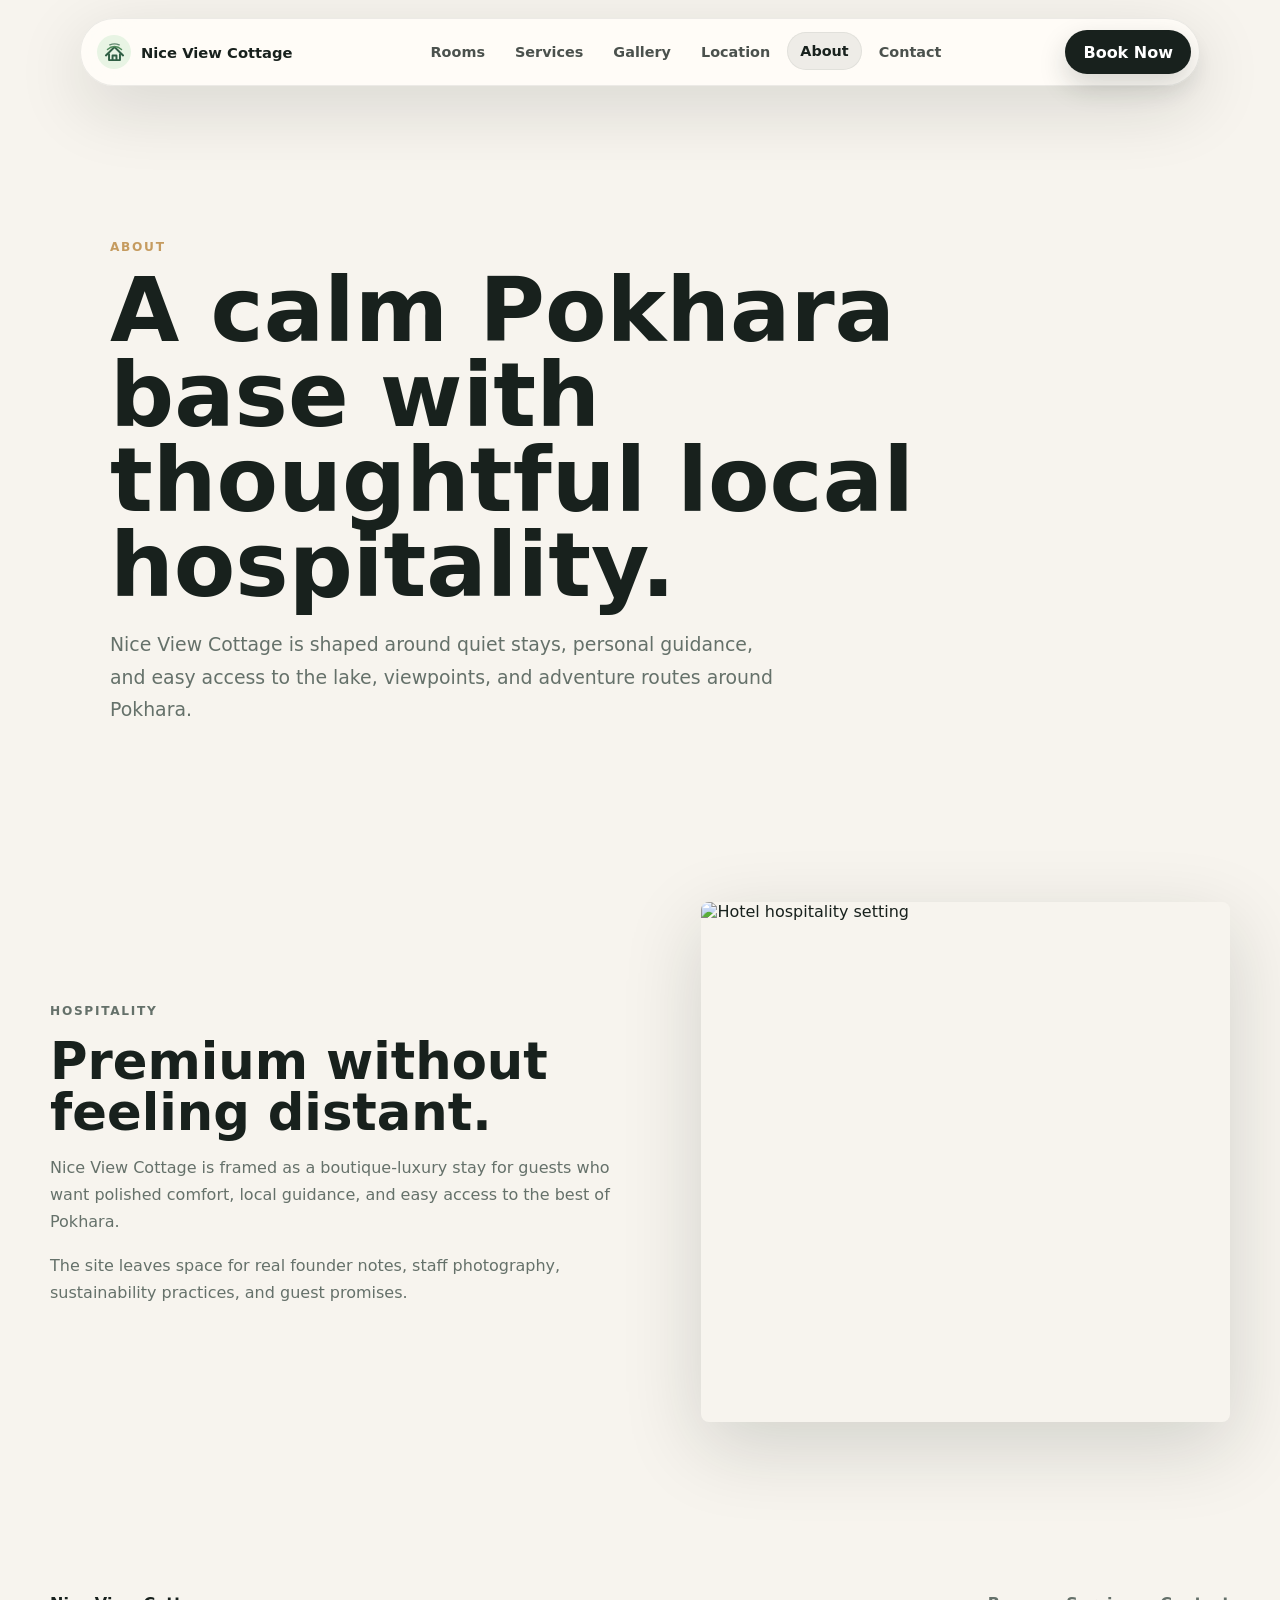
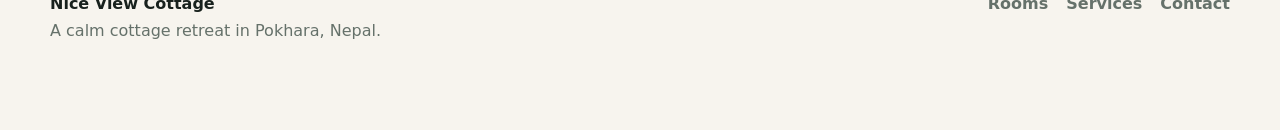
==== about.html @ 33eb79b8 "Build Nice View Cottage website" ====
<!doctype html>
<html lang="en">
  <head><meta charset="utf-8"><meta name="viewport" content="width=device-width, initial-scale=1"><title>About | Nice View Cottage</title><link rel="icon" href="assets/nice-view-cottage-icon.svg?v=2" type="image/svg+xml"><link rel="stylesheet" href="styles.css"></head>
  <body>
    <header class="site-header inner" data-header>
      <a class="brand" href="index.html"><span class="brand-mark" data-brand-initial>N</span><span data-brand-name>Nice View Cottage</span></a><button class="menu-toggle" type="button" aria-label="Open navigation" aria-expanded="false" data-menu-toggle><span></span><span></span></button>
      <nav class="nav-links" data-nav><a href="rooms.html">Rooms</a><a href="services.html">Services</a><a href="gallery.html">Gallery</a><a href="location.html">Location</a><a href="about.html" aria-current="page">About</a><a href="contact.html">Contact</a></nav>
      <div class="booking-menu" data-booking><button class="button button-dark" type="button" aria-expanded="false" data-booking-toggle>Book Now</button><div class="booking-panel" data-booking-panel></div></div>
    </header>
    <main class="page">
      <section class="page-hero"><p class="eyebrow">About</p><h1>A calm Pokhara base with thoughtful local hospitality.</h1><p>Nice View Cottage is shaped around quiet stays, personal guidance, and easy access to the lake, viewpoints, and adventure routes around Pokhara.</p></section>
      <section class="section split-section"><div><p class="eyebrow">Hospitality</p><h2>Premium without feeling distant.</h2><p>Nice View Cottage is framed as a boutique-luxury stay for guests who want polished comfort, local guidance, and easy access to the best of Pokhara.</p><p>The site leaves space for real founder notes, staff photography, sustainability practices, and guest promises.</p></div><img class="rounded-image" data-image="about" alt="Hotel hospitality setting"></section>
    </main>
    <div class="mobile-actions"><button type="button" data-booking-trigger>Book</button><a data-phone-link href="#">Call</a><a data-whatsapp-link href="#" target="_blank" rel="noreferrer">WhatsApp</a></div>
    <footer class="site-footer"><div><strong data-footer-brand>Nice View Cottage</strong><p data-footer-text>A calm cottage retreat in Pokhara, Nepal.</p></div><div><a href="rooms.html">Rooms</a><a href="services.html">Services</a><a href="contact.html">Contact</a></div></footer><script src="constants.js"></script>
    <script src="script.js"></script>
  </body>
</html>
---- styles.css ----
:root {
  --ink: #18211d;
  --muted: #65716a;
  --line: rgba(24, 33, 29, 0.12);
  --paper: #f7f4ee;
  --cream: #fffdf8;
  --sage: #6b7f67;
  --lake: #315f65;
  --gold: #c59b5f;
  --shadow: 0 24px 80px rgba(20, 28, 24, 0.16);
  --radius: 8px;
}

* { box-sizing: border-box; }

html {
  scroll-behavior: smooth;
}

body {
  margin: 0;
  font-family: Inter, ui-sans-serif, system-ui, -apple-system, BlinkMacSystemFont, "Segoe UI", sans-serif;
  color: var(--ink);
  background: var(--paper);
  letter-spacing: 0;
}

img {
  display: block;
  width: 100%;
  height: 100%;
  object-fit: cover;
}

a {
  color: inherit;
  text-decoration: none;
}

button,
input,
textarea {
  font: inherit;
}

:focus-visible {
  outline: 3px solid rgba(197, 155, 95, 0.85);
  outline-offset: 3px;
}

.site-header {
  position: fixed;
  top: 18px;
  left: 50%;
  z-index: 20;
  display: grid;
  grid-template-columns: auto 1fr auto;
  align-items: center;
  width: min(1120px, calc(100% - 32px));
  min-height: 58px;
  padding: 8px;
  transform: translateX(-50%);
  border: 1px solid rgba(255, 255, 255, 0.42);
  border-radius: 999px;
  background: rgba(255, 253, 248, 0.72);
  box-shadow: 0 20px 70px rgba(20, 28, 24, 0.14);
  backdrop-filter: blur(24px);
}

.site-header.inner {
  background: rgba(255, 253, 248, 0.9);
  border-color: rgba(24, 33, 29, 0.08);
}

.brand {
  display: inline-flex;
  align-items: center;
  gap: 10px;
  padding: 8px 14px 8px 8px;
  font-size: 0.92rem;
  font-weight: 760;
  white-space: nowrap;
}

.brand-mark {
  display: grid;
  place-items: center;
  width: 34px;
  height: 34px;
  border-radius: 50%;
  color: #fff;
  background:
    url("assets/nice-view-cottage-icon.svg?v=2") center / 25px 25px no-repeat,
    #e8f4e4;
  color: transparent;
  overflow: hidden;
}

.nav-links {
  display: flex;
  justify-content: center;
  gap: 4px;
}

.nav-links a {
  padding: 11px 13px;
  border-radius: 999px;
  color: rgba(24, 33, 29, 0.78);
  font-size: 0.9rem;
  font-weight: 640;
  transition: transform 180ms ease, background 180ms ease, color 180ms ease, box-shadow 180ms ease;
}

.nav-links a:hover,
.nav-links a[aria-current="page"] {
  background: rgba(24, 33, 29, 0.07);
  box-shadow: inset 0 0 0 1px rgba(24, 33, 29, 0.06);
  color: var(--ink);
  transform: translateY(-1px);
}

.button {
  display: inline-flex;
  align-items: center;
  justify-content: center;
  min-height: 44px;
  padding: 0 18px;
  border: 0;
  border-radius: 999px;
  cursor: pointer;
  font-weight: 750;
  transition: transform 180ms ease, box-shadow 180ms ease, background 180ms ease;
}

.button:hover {
  transform: translateY(-1px);
}

.button-dark {
  color: #fff;
  background: var(--ink);
  box-shadow: 0 12px 28px rgba(24, 33, 29, 0.18);
}

.button-light {
  color: var(--ink);
  background: #fff;
  box-shadow: 0 16px 36px rgba(0, 0, 0, 0.16);
}

.button-glass {
  color: #fff;
  background: rgba(255, 255, 255, 0.18);
  border: 1px solid rgba(255, 255, 255, 0.36);
  backdrop-filter: blur(18px);
}

.booking-menu {
  position: relative;
}

.booking-panel {
  position: absolute;
  top: calc(100% + 12px);
  right: 0;
  display: grid;
  width: 245px;
  padding: 8px;
  border: 1px solid rgba(24, 33, 29, 0.1);
  border-radius: var(--radius);
  background: rgba(255, 253, 248, 0.96);
  box-shadow: var(--shadow);
  opacity: 0;
  pointer-events: none;
  transform: translateY(-8px);
  visibility: hidden;
  transition: opacity 160ms ease, transform 160ms ease;
}

.booking-menu.is-open .booking-panel {
  opacity: 1;
  pointer-events: auto;
  transform: translateY(0);
  visibility: visible;
}

.booking-panel a {
  display: grid;
  grid-template-columns: 34px 1fr auto;
  align-items: center;
  gap: 12px;
  padding: 12px;
  border-radius: 6px;
  font-weight: 720;
}

.booking-panel a:hover {
  background: rgba(49, 95, 101, 0.1);
}

.booking-panel span {
  color: var(--muted);
  font-size: 0.76rem;
  font-weight: 650;
}

.booking-panel strong {
  font-size: 0.93rem;
}

.booking-icon {
  display: grid;
  place-items: center;
  width: 34px;
  height: 34px;
  border-radius: 50%;
  color: var(--lake);
  background: rgba(49, 95, 101, 0.1);
}

.booking-icon svg {
  width: 19px;
  height: 19px;
  fill: currentColor;
}

.booking-icon-whatsapp {
  color: #1f7a4d;
  background: rgba(31, 122, 77, 0.1);
}

.booking-icon-phone {
  color: var(--lake);
}

.booking-icon-form {
  color: var(--gold);
  background: rgba(197, 155, 95, 0.13);
}

.menu-toggle {
  display: none;
}

.hero {
  position: relative;
  min-height: 100svh;
  overflow: hidden;
  color: #fff;
  background: #18211d;
}

.hero-media,
.hero-overlay {
  position: absolute;
  inset: 0;
}

.hero-home .hero-media {
  background-image: var(--hero-image);
  background-position: center;
  background-size: cover;
  transform: scale(1.02);
}

.hero-overlay {
  background:
    linear-gradient(90deg, rgba(10, 18, 15, 0.72), rgba(10, 18, 15, 0.22) 52%, rgba(10, 18, 15, 0.5)),
    linear-gradient(0deg, rgba(10, 18, 15, 0.6), transparent 48%);
}

.hero-content {
  position: relative;
  z-index: 1;
  width: min(760px, calc(100% - 40px));
  padding: 30svh 0 0 clamp(20px, 7vw, 88px);
}

.eyebrow {
  margin: 0 0 14px;
  color: var(--gold);
  font-size: 0.76rem;
  font-weight: 820;
  letter-spacing: 0.14em;
  text-transform: uppercase;
}

h1,
h2,
h3,
p {
  margin-top: 0;
}

h1 {
  max-width: 11ch;
  margin-bottom: 20px;
  font-size: clamp(3.4rem, 8vw, 7.5rem);
  line-height: 0.95;
  letter-spacing: 0;
}

h2 {
  margin-bottom: 16px;
  font-size: clamp(2rem, 4vw, 4.5rem);
  line-height: 1;
  letter-spacing: 0;
}

h3 {
  margin-bottom: 8px;
  font-size: 1.35rem;
  line-height: 1.12;
}

.hero-copy {
  max-width: 620px;
  color: rgba(255, 255, 255, 0.86);
  font-size: clamp(1.08rem, 2vw, 1.35rem);
  line-height: 1.55;
}

.hero-actions {
  display: flex;
  flex-wrap: wrap;
  gap: 12px;
  margin-top: 28px;
}

.hero-status {
  position: absolute;
  right: clamp(20px, 5vw, 70px);
  bottom: 32px;
  z-index: 2;
  display: flex;
  gap: 10px;
  flex-wrap: wrap;
}

.hero-status span {
  padding: 10px 14px;
  border: 1px solid rgba(255, 255, 255, 0.28);
  border-radius: 999px;
  background: rgba(255, 255, 255, 0.14);
  backdrop-filter: blur(16px);
  font-size: 0.86rem;
  font-weight: 680;
}

.section {
  width: min(1180px, calc(100% - 40px));
  margin: 0 auto;
  padding: clamp(72px, 10vw, 130px) 0;
}

.section-tight {
  padding-top: clamp(70px, 8vw, 105px);
}

.section-heading {
  display: grid;
  grid-template-columns: 1fr auto;
  align-items: end;
  gap: 24px;
  margin-bottom: 34px;
}

.section-heading h2 {
  max-width: 850px;
}

.section-heading > a {
  color: var(--lake);
  font-weight: 780;
}

.section-heading.light {
  display: block;
  color: #fff;
}

.section-heading.light h2 {
  max-width: 760px;
}

.card-grid {
  display: grid;
  grid-template-columns: repeat(4, 1fr);
  gap: 16px;
}

.image-card {
  position: relative;
  display: block;
  min-height: 460px;
  overflow: hidden;
  border-radius: var(--radius);
  box-shadow: var(--shadow);
  background: #d8d0c3;
  isolation: isolate;
  transform: translateY(0) scale(1);
  transition: transform 220ms ease, box-shadow 220ms ease;
}

.image-card.tall {
  grid-row: span 2;
}

.image-card img {
  transform: scale(1);
  transition: transform 500ms ease, filter 220ms ease;
}

.image-card:hover,
.image-card:focus-visible {
  box-shadow: 0 32px 90px rgba(20, 28, 24, 0.24);
  transform: translateY(-8px) scale(1.01);
}

.image-card:hover img,
.image-card:focus-visible img {
  filter: saturate(1.08) contrast(1.04);
  transform: scale(1.065);
}

.image-card:hover h3,
.image-card:focus-visible h3 {
  text-decoration: underline;
  text-decoration-thickness: 2px;
  text-underline-offset: 5px;
}

.image-card::after,
.service-preview article::after,
.gallery-page figure::after {
  position: absolute;
  inset: 0;
  content: "";
  background: linear-gradient(0deg, rgba(12, 18, 15, 0.74), transparent 55%);
}

.image-card div {
  position: absolute;
  right: 20px;
  bottom: 20px;
  left: 20px;
  z-index: 1;
  color: #fff;
}

.image-card p {
  margin-bottom: 8px;
  color: rgba(255, 255, 255, 0.75);
  font-size: 0.8rem;
  font-weight: 800;
  text-transform: uppercase;
}

.image-card span,
.service-preview p,
.room-detail span,
.service-grid span {
  color: rgba(255, 255, 255, 0.78);
  line-height: 1.45;
}

.experience-band {
  width: 100%;
  max-width: none;
  padding-right: max(20px, calc((100vw - 1180px) / 2));
  padding-left: max(20px, calc((100vw - 1180px) / 2));
  color: #fff;
  background:
    linear-gradient(90deg, rgba(18, 31, 30, 0.95), rgba(18, 31, 30, 0.68)),
    var(--experience-image) center/cover;
}

.feature-row {
  display: grid;
  grid-template-columns: repeat(3, 1fr);
  gap: 14px;
  margin-top: 36px;
}

.feature-row div {
  min-height: 190px;
  padding: 24px;
  border: 1px solid rgba(255, 255, 255, 0.16);
  border-radius: var(--radius);
  background: rgba(255, 255, 255, 0.1);
  backdrop-filter: blur(14px);
}

.feature-row strong {
  display: block;
  margin-bottom: 12px;
  font-size: 1.2rem;
}

.feature-row span {
  color: rgba(255, 255, 255, 0.76);
  line-height: 1.55;
}

.service-preview,
.service-grid {
  display: grid;
  grid-template-columns: repeat(4, 1fr);
  gap: 16px;
}

.service-preview article,
.service-grid article,
.gallery-page figure {
  position: relative;
  overflow: hidden;
  min-height: 370px;
  border-radius: var(--radius);
  background: #d8d0c3;
  box-shadow: 0 20px 60px rgba(20, 28, 24, 0.12);
}

.service-preview article h3,
.service-preview article p {
  position: relative;
  z-index: 1;
}

.service-preview article h3 {
  margin: -116px 20px 8px;
  color: #fff;
}

.service-preview article p {
  margin: 0 20px 20px;
}

.trust-strip {
  display: grid;
  grid-template-columns: repeat(4, 1fr);
  width: min(1180px, calc(100% - 40px));
  margin: 0 auto;
  overflow: hidden;
  border: 1px solid var(--line);
  border-radius: var(--radius);
  background: var(--cream);
  box-shadow: 0 18px 60px rgba(20, 28, 24, 0.08);
}

.trust-strip div {
  padding: 26px;
  border-right: 1px solid var(--line);
}

.trust-strip div:last-child {
  border-right: 0;
}

.trust-strip strong {
  display: block;
  margin-bottom: 4px;
  font-size: 2rem;
}

.trust-strip span {
  color: var(--muted);
}

.editorial-grid {
  display: grid;
  grid-template-columns: 1.35fr 0.8fr;
  grid-template-rows: 260px 260px;
  gap: 16px;
}

.editorial-grid figure,
.gallery-page figure {
  position: relative;
  margin: 0;
  overflow: hidden;
  border-radius: var(--radius);
}

.editorial-grid figure:first-child {
  grid-row: 1 / span 2;
}

figcaption {
  position: absolute;
  bottom: 16px;
  left: 16px;
  z-index: 1;
  padding: 9px 12px;
  border-radius: 999px;
  color: #fff;
  background: rgba(0, 0, 0, 0.24);
  backdrop-filter: blur(12px);
  font-weight: 750;
}

.split-section {
  display: grid;
  grid-template-columns: minmax(0, 1fr) minmax(320px, 0.92fr);
  align-items: center;
  gap: clamp(28px, 6vw, 80px);
}

.split-section p {
  color: var(--muted);
  line-height: 1.7;
}

.quick-list {
  display: flex;
  flex-wrap: wrap;
  gap: 10px;
  margin: 24px 0;
}

.quick-list span {
  padding: 10px 13px;
  border: 1px solid var(--line);
  border-radius: 999px;
  background: var(--cream);
  color: var(--muted);
  font-weight: 680;
}

.quick-list.stacked {
  display: grid;
}

.map-card {
  display: grid;
  place-content: center;
  min-height: 420px;
  border: 1px solid rgba(255, 255, 255, 0.45);
  border-radius: var(--radius);
  color: #fff;
  text-align: center;
  background:
    linear-gradient(135deg, rgba(49, 95, 101, 0.9), rgba(107, 127, 103, 0.84)),
    radial-gradient(circle at 30% 30%, rgba(255,255,255,0.22), transparent 26%);
  box-shadow: var(--shadow);
}

.map-embed {
  position: relative;
  min-height: 420px;
  overflow: hidden;
  border: 1px solid rgba(24, 33, 29, 0.12);
  border-radius: var(--radius);
  background: var(--cream);
  box-shadow: var(--shadow);
}

.map-embed iframe {
  display: block;
  width: 100%;
  height: 100%;
  min-height: inherit;
  border: 0;
  filter: saturate(0.92) contrast(0.98);
}

.map-open {
  position: absolute;
  right: 14px;
  bottom: 14px;
  padding: 11px 14px;
  border-radius: 999px;
  color: #fff;
  background: rgba(24, 33, 29, 0.86);
  box-shadow: 0 14px 38px rgba(20, 28, 24, 0.24);
  font-size: 0.88rem;
  font-weight: 800;
  backdrop-filter: blur(12px);
}

.map-card.large {
  min-height: 560px;
}

.map-embed.large {
  min-height: 560px;
}

.map-card span {
  color: rgba(255, 255, 255, 0.72);
  font-weight: 800;
  text-transform: uppercase;
}

.map-card strong {
  font-size: clamp(2rem, 4vw, 4.2rem);
  line-height: 1;
}

.final-cta {
  width: min(1180px, calc(100% - 40px));
  margin: 0 auto 40px;
  padding: clamp(50px, 8vw, 90px);
  border-radius: var(--radius);
  color: #fff;
  background:
    linear-gradient(90deg, rgba(24, 33, 29, 0.92), rgba(49, 95, 101, 0.72)),
    var(--final-cta-image) center/cover;
  box-shadow: var(--shadow);
}

.final-cta h2 {
  max-width: 760px;
}

.final-cta p:not(.eyebrow) {
  max-width: 620px;
  color: rgba(255, 255, 255, 0.78);
  line-height: 1.7;
}

.site-footer {
  display: flex;
  justify-content: space-between;
  gap: 24px;
  width: min(1180px, calc(100% - 40px));
  margin: 0 auto;
  padding: 44px 0 90px;
  color: var(--muted);
}

.site-footer strong {
  color: var(--ink);
}

.site-footer p {
  margin: 8px 0 0;
}

.site-footer div:last-child {
  display: flex;
  gap: 18px;
  font-weight: 720;
}

.page {
  padding-top: 120px;
}

.page-hero {
  width: min(1060px, calc(100% - 40px));
  margin: 0 auto;
  padding: clamp(70px, 10vw, 120px) 0 30px;
}

.page-hero h1 {
  max-width: 850px;
  color: var(--ink);
  font-size: clamp(3rem, 7vw, 6.5rem);
}

.page-hero p:not(.eyebrow) {
  max-width: 680px;
  color: var(--muted);
  font-size: 1.18rem;
  line-height: 1.7;
}

.room-list {
  display: grid;
  gap: 20px;
}

.room-detail {
  display: grid;
  grid-template-columns: 0.95fr 1fr;
  min-height: 430px;
  overflow: hidden;
  border-radius: var(--radius);
  background: var(--cream);
  box-shadow: 0 18px 60px rgba(20, 28, 24, 0.1);
}

.room-detail div {
  display: flex;
  flex-direction: column;
  align-items: flex-start;
  justify-content: center;
  padding: clamp(28px, 5vw, 62px);
}

.room-detail p:not(.eyebrow) {
  color: var(--muted);
  line-height: 1.7;
}

.room-detail span {
  margin-bottom: 24px;
  color: var(--muted);
}

.service-grid {
  grid-template-columns: repeat(3, 1fr);
}

.service-grid article {
  display: grid;
  grid-template-rows: 230px 1fr;
  min-height: auto;
  background: var(--cream);
}

.service-grid div {
  padding: 22px;
}

.service-grid p {
  margin-bottom: 10px;
  color: var(--gold);
  font-size: 0.78rem;
  font-weight: 820;
  text-transform: uppercase;
}

.service-grid h2 {
  margin-bottom: 10px;
  font-size: 1.6rem;
}

.service-grid span {
  display: block;
  margin-bottom: 18px;
  color: var(--muted);
}

.service-grid a,
.contact-card a {
  color: var(--lake);
  font-weight: 790;
}

.gallery-page {
  display: grid;
  grid-template-columns: repeat(3, 1fr);
  gap: 16px;
}

.gallery-page figure {
  min-height: 360px;
}

.rounded-image {
  min-height: 520px;
  border-radius: var(--radius);
  box-shadow: var(--shadow);
}

.contact-layout {
  display: grid;
  grid-template-columns: 1.2fr 0.8fr;
  gap: 24px;
  align-items: start;
}

.contact-form,
.contact-card {
  padding: clamp(24px, 5vw, 44px);
  border: 1px solid var(--line);
  border-radius: var(--radius);
  background: var(--cream);
  box-shadow: 0 18px 60px rgba(20, 28, 24, 0.08);
}

.contact-form {
  display: grid;
  gap: 18px;
}

.contact-form label {
  display: grid;
  gap: 8px;
  color: var(--muted);
  font-weight: 720;
}

.contact-form input,
.contact-form textarea {
  width: 100%;
  border: 1px solid var(--line);
  border-radius: 6px;
  padding: 14px 15px;
  color: var(--ink);
  background: #fff;
}

.contact-card {
  display: grid;
  gap: 16px;
}

.contact-card a {
  display: inline-flex;
  align-items: center;
  gap: 10px;
}

.contact-card h2 {
  margin-bottom: 4px;
  font-size: 2rem;
}

.contact-card span {
  color: var(--muted);
}

.mobile-actions {
  display: none;
}

@media (max-width: 980px) {
  .site-header {
    grid-template-columns: auto auto auto;
  }

  .menu-toggle {
    display: inline-grid;
    place-items: center;
    gap: 4px;
    width: 44px;
    height: 44px;
    margin-left: auto;
    border: 0;
    border-radius: 50%;
    background: rgba(24, 33, 29, 0.08);
  }

  .menu-toggle span {
    width: 17px;
    height: 2px;
    background: var(--ink);
  }

  .nav-links {
    position: absolute;
    top: calc(100% + 10px);
    right: 0;
    left: 0;
    display: none;
    grid-template-columns: repeat(2, 1fr);
    padding: 12px;
    border: 1px solid rgba(24, 33, 29, 0.1);
    border-radius: var(--radius);
    background: rgba(255, 253, 248, 0.96);
    box-shadow: var(--shadow);
  }

  .nav-links.is-open {
    display: grid;
  }

  .nav-links a {
    border-radius: 6px;
  }

  .booking-menu {
    justify-self: end;
  }

  .card-grid,
  .service-preview,
  .feature-row,
  .trust-strip,
  .service-grid,
  .gallery-page {
    grid-template-columns: repeat(2, 1fr);
  }

  .split-section,
  .contact-layout,
  .room-detail {
    grid-template-columns: 1fr;
  }

  .room-detail img {
    min-height: 320px;
  }
}

@media (max-width: 680px) {
  .site-header {
    top: 10px;
    width: calc(100% - 20px);
    min-height: 56px;
    padding: 6px;
  }

  .brand span:last-child {
    max-width: 128px;
    overflow: hidden;
    text-overflow: ellipsis;
  }

  .site-header .booking-menu {
    display: none;
  }

  .hero-content {
    width: calc(100% - 32px);
    padding: 24svh 0 0 16px;
  }

  h1,
  .page-hero h1 {
    font-size: clamp(3rem, 15vw, 4.4rem);
  }

  h2 {
    font-size: clamp(2rem, 11vw, 3.1rem);
  }

  .hero-status {
    right: 16px;
    bottom: 84px;
    left: 16px;
  }

  .section,
  .page-hero,
  .trust-strip,
  .final-cta,
  .site-footer {
    width: calc(100% - 28px);
  }

  .section-heading {
    display: block;
  }

  .section-heading > a {
    display: inline-block;
    margin-top: 8px;
  }

  .card-grid,
  .service-preview,
  .feature-row,
  .trust-strip,
  .service-grid,
  .gallery-page,
  .editorial-grid {
    grid-template-columns: 1fr;
  }

  .editorial-grid {
    grid-template-rows: none;
  }

  .editorial-grid figure,
  .gallery-page figure,
  .image-card,
  .service-preview article {
    min-height: 360px;
  }

  .trust-strip div {
    border-right: 0;
    border-bottom: 1px solid var(--line);
  }

  .trust-strip div:last-child {
    border-bottom: 0;
  }

  .map-card,
  .map-card.large,
  .rounded-image {
    min-height: 360px;
  }

  .site-footer {
    display: grid;
    padding-bottom: 112px;
  }

  .site-footer div:last-child {
    flex-wrap: wrap;
  }

  .mobile-actions {
    position: fixed;
    right: 12px;
    bottom: 12px;
    left: 12px;
    z-index: 30;
    display: grid;
    grid-template-columns: repeat(3, 1fr);
    gap: 6px;
    padding: 7px;
    border: 1px solid rgba(255, 255, 255, 0.5);
    border-radius: 999px;
    background: rgba(255, 253, 248, 0.9);
    box-shadow: 0 16px 48px rgba(20, 28, 24, 0.2);
    backdrop-filter: blur(18px);
  }

  .mobile-actions a,
  .mobile-actions button {
    display: grid;
    place-items: center;
    min-height: 42px;
    border: 0;
    border-radius: 999px;
    color: var(--ink);
    background: transparent;
    font-size: 0.9rem;
    font-weight: 800;
  }

  .mobile-actions button {
    color: #fff;
    background: var(--ink);
  }
}
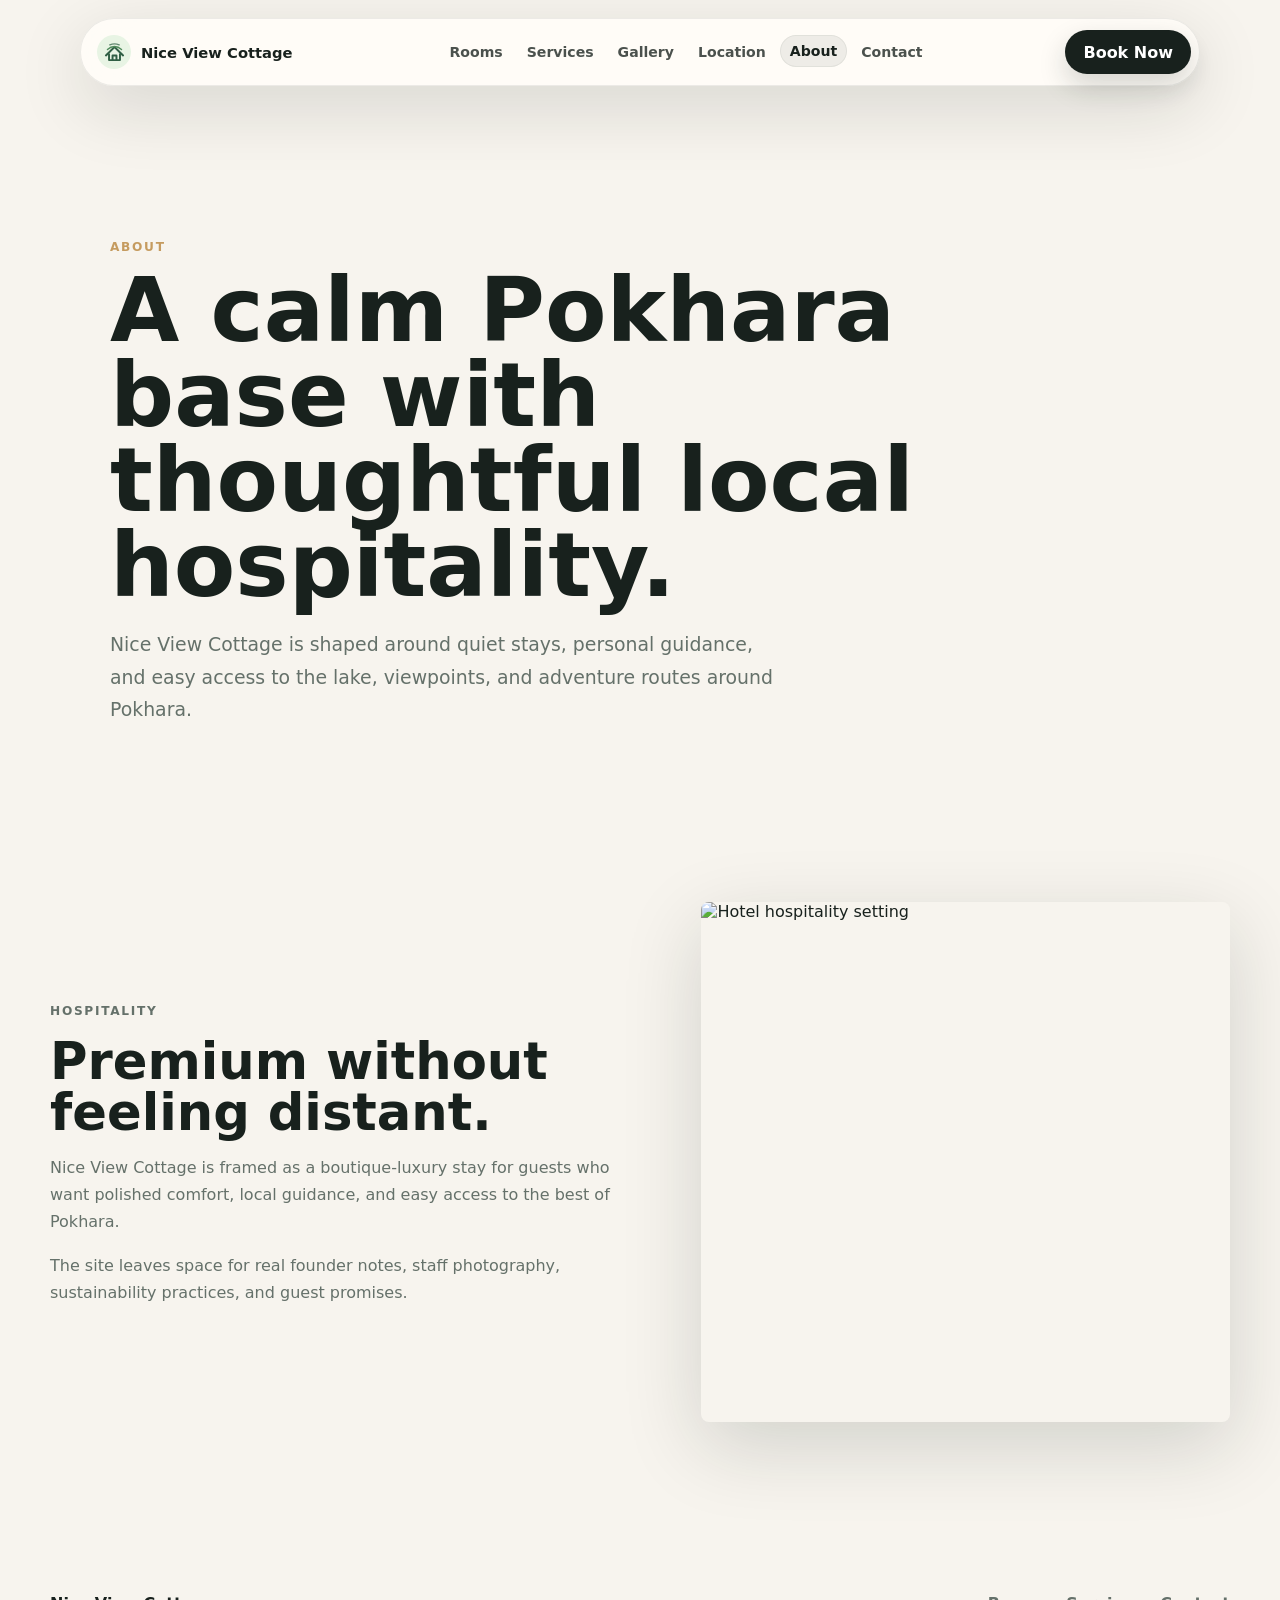
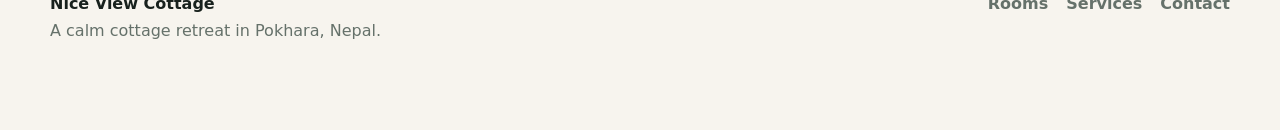
==== commit ae8af2cf: "Fix mobile overlays and map embed" ====
--- a/about.html
+++ b/about.html
@@ -3,7 +3,7 @@
   <head><meta charset="utf-8"><meta name="viewport" content="width=device-width, initial-scale=1"><title>About | Nice View Cottage</title><link rel="icon" href="assets/nice-view-cottage-icon.svg?v=2" type="image/svg+xml"><link rel="stylesheet" href="styles.css"></head>
   <body>
     <header class="site-header inner" data-header>
-      <a class="brand" href="index.html"><span class="brand-mark" data-brand-initial>N</span><span data-brand-name>Nice View Cottage</span></a><button class="menu-toggle" type="button" aria-label="Open navigation" aria-expanded="false" data-menu-toggle><span></span><span></span></button>
+      <a class="brand" href="index.html"><span class="brand-mark" data-brand-initial>N</span><span data-brand-name>Nice View Cottage</span></a><button class="menu-toggle" type="button" aria-label="Open navigation" aria-expanded="false" data-menu-toggle><span></span><span></span><span></span></button>
       <nav class="nav-links" data-nav><a href="rooms.html">Rooms</a><a href="services.html">Services</a><a href="gallery.html">Gallery</a><a href="location.html">Location</a><a href="about.html" aria-current="page">About</a><a href="contact.html">Contact</a></nav>
       <div class="booking-menu" data-booking><button class="button button-dark" type="button" aria-expanded="false" data-booking-toggle>Book Now</button><div class="booking-panel" data-booking-panel></div></div>
     </header>
@@ -12,7 +12,7 @@
       <section class="section split-section"><div><p class="eyebrow">Hospitality</p><h2>Premium without feeling distant.</h2><p>Nice View Cottage is framed as a boutique-luxury stay for guests who want polished comfort, local guidance, and easy access to the best of Pokhara.</p><p>The site leaves space for real founder notes, staff photography, sustainability practices, and guest promises.</p></div><img class="rounded-image" data-image="about" alt="Hotel hospitality setting"></section>
     </main>
     <div class="mobile-actions"><button type="button" data-booking-trigger>Book</button><a data-phone-link href="#">Call</a><a data-whatsapp-link href="#" target="_blank" rel="noreferrer">WhatsApp</a></div>
-    <footer class="site-footer"><div><strong data-footer-brand>Nice View Cottage</strong><p data-footer-text>A calm cottage retreat in Pokhara, Nepal.</p></div><div><a href="rooms.html">Rooms</a><a href="services.html">Services</a><a href="contact.html">Contact</a></div></footer><script src="constants.js"></script>
+    <footer class="site-footer"><div><strong data-footer-brand>Nice View Cottage</strong><p data-footer-text>A calm cottage retreat in Pokhara, Nepal.</p></div><div><a href="rooms.html">Rooms</a><a href="services.html">Services</a><a href="contact.html">Contact</a></div></footer><script src="constants.js?v=3"></script>
     <script src="script.js"></script>
   </body>
 </html>
--- a/styles.css
+++ b/styles.css
@@ -103,10 +103,10 @@
 }
 
 .nav-links a {
-  padding: 11px 13px;
+  padding: 8px 10px;
   border-radius: 999px;
   color: rgba(24, 33, 29, 0.78);
-  font-size: 0.9rem;
+  font-size: 0.88rem;
   font-weight: 640;
   transition: transform 180ms ease, background 180ms ease, color 180ms ease, box-shadow 180ms ease;
 }
@@ -407,6 +407,9 @@
 }
 
 .image-card img {
+  position: absolute;
+  inset: 0;
+  z-index: 0;
   transform: scale(1);
   transition: transform 500ms ease, filter 220ms ease;
 }
@@ -435,6 +438,7 @@
 .gallery-page figure::after {
   position: absolute;
   inset: 0;
+  z-index: 1;
   content: "";
   background: linear-gradient(0deg, rgba(12, 18, 15, 0.74), transparent 55%);
 }
@@ -444,7 +448,7 @@
   right: 20px;
   bottom: 20px;
   left: 20px;
-  z-index: 1;
+  z-index: 2;
   color: #fff;
 }
 
@@ -520,19 +524,32 @@
   box-shadow: 0 20px 60px rgba(20, 28, 24, 0.12);
 }
 
+.service-preview article {
+  display: flex;
+  flex-direction: column;
+  justify-content: flex-end;
+  padding: 20px;
+}
+
+.service-preview article img {
+  position: absolute;
+  inset: 0;
+  z-index: 0;
+}
+
 .service-preview article h3,
 .service-preview article p {
   position: relative;
-  z-index: 1;
+  z-index: 2;
 }
 
 .service-preview article h3 {
-  margin: -116px 20px 8px;
+  margin: 0 0 8px;
   color: #fff;
 }
 
 .service-preview article p {
-  margin: 0 20px 20px;
+  margin: 0;
 }
 
 .trust-strip {
@@ -585,11 +602,18 @@
   grid-row: 1 / span 2;
 }
 
+.editorial-grid figure img,
+.gallery-page figure img {
+  position: absolute;
+  inset: 0;
+  z-index: 0;
+}
+
 figcaption {
   position: absolute;
   bottom: 16px;
   left: 16px;
-  z-index: 1;
+  z-index: 2;
   padding: 9px 12px;
   border-radius: 999px;
   color: #fff;
@@ -655,10 +679,12 @@
 }
 
 .map-embed iframe {
+  position: absolute;
+  inset: 0;
+  z-index: 0;
   display: block;
   width: 100%;
   height: 100%;
-  min-height: inherit;
   border: 0;
   filter: saturate(0.92) contrast(0.98);
 }
@@ -667,6 +693,7 @@
   position: absolute;
   right: 14px;
   bottom: 14px;
+  z-index: 2;
   padding: 11px 14px;
   border-radius: 999px;
   color: #fff;
@@ -924,33 +951,82 @@
   .menu-toggle {
     display: inline-grid;
     place-items: center;
-    gap: 4px;
     width: 44px;
     height: 44px;
     margin-left: auto;
     border: 0;
     border-radius: 50%;
-    background: rgba(24, 33, 29, 0.08);
+    background: rgba(24, 33, 29, 0.09);
+    box-shadow: inset 0 0 0 1px rgba(24, 33, 29, 0.06);
+    transition: background 180ms ease, transform 180ms ease, box-shadow 180ms ease;
+  }
+
+  .menu-toggle:hover {
+    background: rgba(24, 33, 29, 0.13);
+    transform: translateY(-1px);
   }
 
   .menu-toggle span {
-    width: 17px;
+    grid-area: 1 / 1;
+    width: 18px;
     height: 2px;
+    border-radius: 999px;
     background: var(--ink);
+    transition: transform 190ms ease, opacity 150ms ease, width 190ms ease;
+  }
+
+  .menu-toggle span:nth-child(1) {
+    transform: translateY(-6px);
+    width: 14px;
+  }
+
+  .menu-toggle span:nth-child(2) {
+    width: 19px;
+  }
+
+  .menu-toggle span:nth-child(3) {
+    transform: translateY(6px);
+    width: 14px;
+  }
+
+  .menu-toggle[aria-expanded="true"] {
+    background: var(--ink);
+    box-shadow: 0 12px 26px rgba(24, 33, 29, 0.22);
+  }
+
+  .menu-toggle[aria-expanded="true"] span {
+    background: #fff;
+  }
+
+  .menu-toggle[aria-expanded="true"] span:nth-child(1) {
+    width: 18px;
+    transform: rotate(45deg);
+  }
+
+  .menu-toggle[aria-expanded="true"] span:nth-child(2) {
+    opacity: 0;
+    transform: scaleX(0.2);
+  }
+
+  .menu-toggle[aria-expanded="true"] span:nth-child(3) {
+    width: 18px;
+    transform: rotate(-45deg);
   }
 
   .nav-links {
     position: absolute;
-    top: calc(100% + 10px);
+    top: calc(100% + 12px);
     right: 0;
     left: 0;
     display: none;
-    grid-template-columns: repeat(2, 1fr);
-    padding: 12px;
-    border: 1px solid rgba(24, 33, 29, 0.1);
-    border-radius: var(--radius);
-    background: rgba(255, 253, 248, 0.96);
-    box-shadow: var(--shadow);
+    grid-template-columns: repeat(3, 1fr);
+    width: 100%;
+    padding: 8px;
+    border: 1px solid rgba(255, 255, 255, 0.42);
+    border-radius: 999px;
+    background: rgba(255, 253, 248, 0.58);
+    box-shadow: 0 18px 60px rgba(20, 28, 24, 0.12);
+    backdrop-filter: blur(26px) saturate(1.2);
   }
 
   .nav-links.is-open {
@@ -958,7 +1034,16 @@
   }
 
   .nav-links a {
-    border-radius: 6px;
+    display: grid;
+    place-items: center;
+    align-items: center;
+    justify-self: center;
+    min-height: 34px;
+    border-radius: 999px;
+    padding: 7px 10px;
+    font-size: 0.82rem;
+    text-align: center;
+    white-space: nowrap;
   }
 
   .booking-menu {
@@ -988,24 +1073,18 @@
 @media (max-width: 680px) {
   .site-header {
     top: 10px;
-    width: calc(100% - 20px);
+    width: calc(100% - 28px);
     min-height: 56px;
     padding: 6px;
   }
 
-  .brand span:last-child {
-    max-width: 128px;
-    overflow: hidden;
-    text-overflow: ellipsis;
-  }
-
   .site-header .booking-menu {
     display: none;
   }
 
   .hero-content {
-    width: calc(100% - 32px);
-    padding: 24svh 0 0 16px;
+    width: calc(100% - 48px);
+    padding: 24svh 0 0 24px;
   }
 
   h1,
@@ -1018,9 +1097,9 @@
   }
 
   .hero-status {
-    right: 16px;
+    right: 24px;
     bottom: 84px;
-    left: 16px;
+    left: 24px;
   }
 
   .section,
@@ -1028,7 +1107,32 @@
   .trust-strip,
   .final-cta,
   .site-footer {
-    width: calc(100% - 28px);
+    width: calc(100% - 44px);
+  }
+
+  .page {
+    padding-top: 104px;
+  }
+
+  .page-hero {
+    padding-top: 56px;
+  }
+
+  .contact-form,
+  .contact-card,
+  .room-detail div,
+  .service-grid div {
+    padding: 24px;
+  }
+
+  .contact-form input,
+  .contact-form textarea {
+    min-height: 48px;
+  }
+
+  .nav-links {
+    right: 0;
+    width: 100%;
   }
 
   .section-heading {
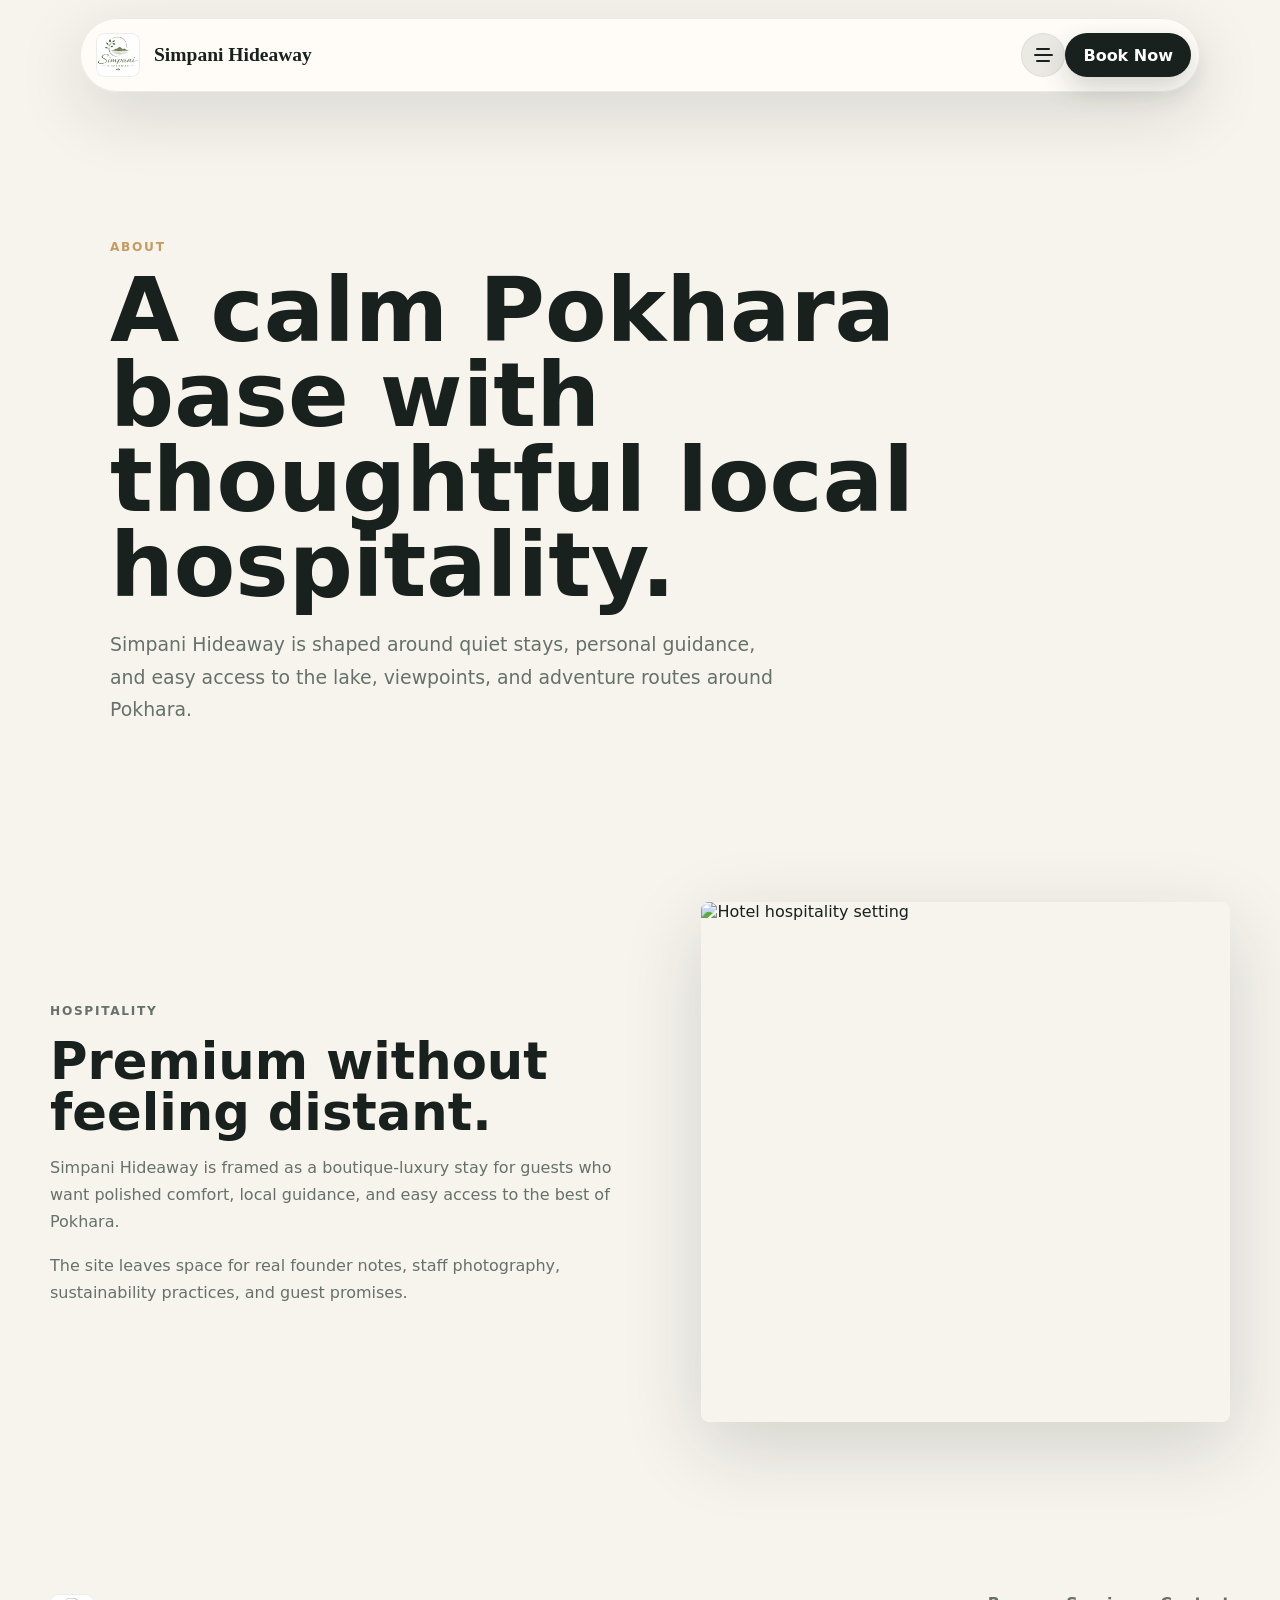
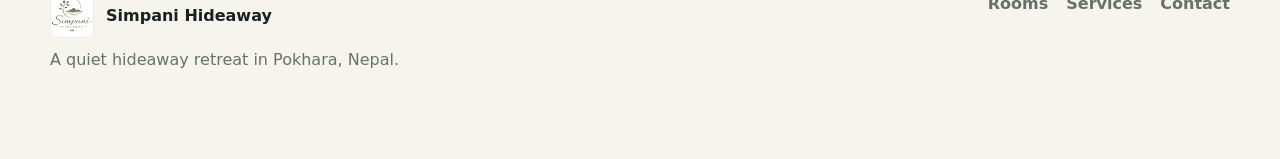
==== commit 3c8bd500: "Redesign Simpani Hideaway homepage" ====
--- a/about.html
+++ b/about.html
@@ -1,18 +1,19 @@
 <!doctype html>
 <html lang="en">
-  <head><meta charset="utf-8"><meta name="viewport" content="width=device-width, initial-scale=1"><title>About | Nice View Cottage</title><link rel="icon" href="assets/nice-view-cottage-icon.svg?v=2" type="image/svg+xml"><link rel="stylesheet" href="styles.css"></head>
+  <head><meta charset="utf-8"><meta name="viewport" content="width=device-width, initial-scale=1"><title>About | Simpani Hideaway</title><script src="constants.js?v=3"></script>
+    <link rel="stylesheet" href="styles.css?v=15"></head>
   <body>
     <header class="site-header inner" data-header>
-      <a class="brand" href="index.html"><span class="brand-mark" data-brand-initial>N</span><span data-brand-name>Nice View Cottage</span></a><button class="menu-toggle" type="button" aria-label="Open navigation" aria-expanded="false" data-menu-toggle><span></span><span></span><span></span></button>
-      <nav class="nav-links" data-nav><a href="rooms.html">Rooms</a><a href="services.html">Services</a><a href="gallery.html">Gallery</a><a href="location.html">Location</a><a href="about.html" aria-current="page">About</a><a href="contact.html">Contact</a></nav>
+      <a class="brand" href="index.html"><span class="brand-mark" data-brand-initial>S</span><span data-brand-name>Simpani Hideaway</span></a><button class="menu-toggle" type="button" aria-label="Open navigation" aria-expanded="false" data-menu-toggle><span></span><span></span><span></span></button>
+      <nav class="nav-links" data-nav><a href="rooms.html">Rooms</a><a href="services.html">Services</a><a href="gallery.html">Gallery</a><a href="location.html">Location</a><a href="about.html" aria-current="page">About</a><a href="contact.html">Contact</a><div class="nav-reserve" data-nav-reserve></div></nav>
       <div class="booking-menu" data-booking><button class="button button-dark" type="button" aria-expanded="false" data-booking-toggle>Book Now</button><div class="booking-panel" data-booking-panel></div></div>
     </header>
     <main class="page">
-      <section class="page-hero"><p class="eyebrow">About</p><h1>A calm Pokhara base with thoughtful local hospitality.</h1><p>Nice View Cottage is shaped around quiet stays, personal guidance, and easy access to the lake, viewpoints, and adventure routes around Pokhara.</p></section>
-      <section class="section split-section"><div><p class="eyebrow">Hospitality</p><h2>Premium without feeling distant.</h2><p>Nice View Cottage is framed as a boutique-luxury stay for guests who want polished comfort, local guidance, and easy access to the best of Pokhara.</p><p>The site leaves space for real founder notes, staff photography, sustainability practices, and guest promises.</p></div><img class="rounded-image" data-image="about" alt="Hotel hospitality setting"></section>
+      <section class="page-hero"><p class="eyebrow">About</p><h1>A calm Pokhara base with thoughtful local hospitality.</h1><p>Simpani Hideaway is shaped around quiet stays, personal guidance, and easy access to the lake, viewpoints, and adventure routes around Pokhara.</p></section>
+      <section class="section split-section"><div><p class="eyebrow">Hospitality</p><h2>Premium without feeling distant.</h2><p>Simpani Hideaway is framed as a boutique-luxury stay for guests who want polished comfort, local guidance, and easy access to the best of Pokhara.</p><p>The site leaves space for real founder notes, staff photography, sustainability practices, and guest promises.</p></div><img class="rounded-image" data-image="about" alt="Hotel hospitality setting"></section>
     </main>
     <div class="mobile-actions"><button type="button" data-booking-trigger>Book</button><a data-phone-link href="#">Call</a><a data-whatsapp-link href="#" target="_blank" rel="noreferrer">WhatsApp</a></div>
-    <footer class="site-footer"><div><strong data-footer-brand>Nice View Cottage</strong><p data-footer-text>A calm cottage retreat in Pokhara, Nepal.</p></div><div><a href="rooms.html">Rooms</a><a href="services.html">Services</a><a href="contact.html">Contact</a></div></footer><script src="constants.js?v=3"></script>
-    <script src="script.js"></script>
+    <footer class="site-footer"><div><strong data-footer-brand>Simpani Hideaway</strong><p data-footer-text>A quiet hideaway retreat in Pokhara, Nepal.</p></div><div><a href="rooms.html">Rooms</a><a href="services.html">Services</a><a href="contact.html">Contact</a></div></footer>
+    <script src="script.js?v=4"></script>
   </body>
 </html>
--- a/styles.css
+++ b/styles.css
@@ -51,20 +51,19 @@
 .site-header {
   position: fixed;
   top: 18px;
-  left: 50%;
-  z-index: 20;
-  display: grid;
-  grid-template-columns: auto 1fr auto;
+  right: max(16px, calc((100vw - 1120px) / 2));
+  left: max(16px, calc((100vw - 1120px) / 2));
+  z-index: 40;
+  display: grid;
+  grid-template-columns: auto 1fr auto auto;
   align-items: center;
-  width: min(1120px, calc(100% - 32px));
+  width: auto;
   min-height: 58px;
   padding: 8px;
-  transform: translateX(-50%);
   border: 1px solid rgba(255, 255, 255, 0.42);
   border-radius: 999px;
   background: rgba(255, 253, 248, 0.72);
   box-shadow: 0 20px 70px rgba(20, 28, 24, 0.14);
-  backdrop-filter: blur(24px);
 }
 
 .site-header.inner {
@@ -72,51 +71,289 @@
   border-color: rgba(24, 33, 29, 0.08);
 }
 
+.home-header {
+  padding: 0;
+  border-color: transparent;
+  background: transparent;
+  box-shadow: none;
+}
+
+.home-header .brand {
+  color: #fff;
+  text-shadow: 0 2px 18px rgba(0, 0, 0, 0.36);
+}
+
+.home-header .menu-toggle {
+  border: 1px solid rgba(255, 255, 255, 0.5);
+  background: rgba(11, 22, 17, 0.26);
+  box-shadow: 0 12px 34px rgba(0, 0, 0, 0.18);
+}
+
+.home-header .menu-toggle span {
+  background: #fff;
+}
+
+.home-header .menu-toggle[aria-expanded="true"] {
+  background: var(--ink);
+}
+
+.home-header .button-dark {
+  background: #214114;
+  box-shadow: 0 14px 36px rgba(0, 0, 0, 0.24);
+}
+
+.home-header.is-scrolled {
+  padding: 8px;
+  border-color: rgba(24, 33, 29, 0.08);
+  background: rgba(255, 253, 248, 0.92);
+  box-shadow: 0 20px 70px rgba(20, 28, 24, 0.14);
+}
+
+.home-header.is-scrolled .brand {
+  color: var(--ink);
+  text-shadow: none;
+}
+
+.home-header.is-scrolled .menu-toggle {
+  border-color: transparent;
+  background: rgba(24, 33, 29, 0.09);
+  box-shadow: inset 0 0 0 1px rgba(24, 33, 29, 0.06);
+}
+
+.home-header.is-scrolled .menu-toggle span {
+  background: var(--ink);
+}
+
+.home-header.is-scrolled .menu-toggle[aria-expanded="true"] {
+  background: var(--ink);
+}
+
+.home-header.is-scrolled .menu-toggle[aria-expanded="true"] span {
+  background: #fff;
+}
+
 .brand {
   display: inline-flex;
   align-items: center;
+  gap: 14px;
+  padding: 6px 18px 6px 7px;
+  white-space: nowrap;
+}
+
+.brand [data-brand-name] {
+  font-family: Georgia, "Times New Roman", serif;
+  font-size: 1.22rem;
+  font-weight: 600;
+  line-height: 0.96;
+  letter-spacing: 0;
+}
+
+.brand-mark {
+  display: grid;
+  place-items: center;
+  width: 44px;
+  height: 44px;
+  border-radius: 8px;
+  background:
+    var(--brand-logo, none) center / contain no-repeat,
+    #fff;
+  box-shadow: inset 0 0 0 1px rgba(24, 33, 29, 0.08);
+  color: var(--ink);
+  overflow: hidden;
+}
+
+.brand-logo-ready .brand-mark {
+  color: transparent;
+}
+
+.nav-links {
+  position: fixed;
+  top: 0;
+  right: 0;
+  z-index: 35;
+  display: grid;
+  grid-template-columns: minmax(320px, 0.95fr) minmax(320px, 0.65fr);
+  align-content: center;
+  column-gap: clamp(32px, 6vw, 92px);
+  width: 100vw;
+  height: 100svh;
+  padding: clamp(92px, 12vw, 140px) clamp(34px, 7vw, 92px);
+  background: #f7f1e8;
+  box-shadow: -24px 0 80px rgba(20, 28, 24, 0.2);
+  opacity: 0;
+  pointer-events: none;
+  transform: translateX(100%);
+  transition: transform 360ms cubic-bezier(0.22, 1, 0.36, 1), opacity 220ms ease;
+  counter-reset: menu-links;
+}
+
+.nav-links a {
+  grid-column: 2;
+  position: relative;
+  display: flex;
+  align-items: center;
+  gap: 16px;
+  min-height: 58px;
+  padding: 0 14px;
+  border-bottom: 1px solid rgba(24, 33, 29, 0.12);
+  border-radius: 8px;
+  color: rgba(24, 33, 29, 0.78);
+  font-family: Georgia, "Times New Roman", serif;
+  font-size: clamp(1.9rem, 3.7vw, 3.45rem);
+  font-weight: 500;
+  line-height: 1.04;
+  transition: transform 180ms ease, border-color 180ms ease, color 180ms ease, background 180ms ease;
+}
+
+.nav-links a::before {
+  counter-increment: menu-links;
+  content: "0" counter(menu-links);
+  width: 34px;
+  color: var(--gold);
+  font-size: 0.72rem;
+  font-weight: 820;
+  letter-spacing: 0.12em;
+}
+
+.nav-links a::after {
+  content: "↗";
+  margin-left: auto;
+  color: rgba(24, 33, 29, 0.26);
+  font-family: Inter, ui-sans-serif, system-ui, sans-serif;
+  font-size: 1rem;
+  transition: transform 180ms ease, color 180ms ease;
+}
+
+.nav-links a:hover,
+.nav-links a:focus-visible,
+.nav-links a[aria-current="page"] {
+  background: rgba(255, 255, 255, 0.72);
+  border-color: rgba(197, 155, 95, 0.75);
+  color: var(--ink);
+  transform: translateX(10px);
+}
+
+.nav-links a:hover::after,
+.nav-links a:focus-visible::after,
+.nav-links a[aria-current="page"]::after {
+  color: var(--gold);
+  transform: translate(4px, -4px);
+}
+
+.nav-links.is-open {
+  opacity: 1 !important;
+  pointer-events: auto !important;
+  transform: translateX(0) !important;
+}
+
+body.nav-open .nav-links {
+  opacity: 1 !important;
+  pointer-events: auto !important;
+  transform: translateX(0) !important;
+}
+
+body[data-nav-open="true"] .nav-links {
+  opacity: 1 !important;
+  pointer-events: auto !important;
+  transform: translateX(0) !important;
+}
+
+.nav-links::before {
+  content: "";
+  position: absolute;
+  top: clamp(92px, 12vw, 140px);
+  bottom: clamp(34px, 7vw, 92px);
+  left: clamp(34px, 7vw, 92px);
+  width: min(48vw, 620px);
+  border-radius: var(--radius);
+  background:
+    linear-gradient(0deg, rgba(17, 27, 22, 0.24), rgba(17, 27, 22, 0.04)),
+    var(--experience-image) center / cover;
+  box-shadow: 0 28px 80px rgba(20, 28, 24, 0.18);
+}
+
+.nav-links::after {
+  content: "Simpani Hideaway · Pokhara, Nepal · direct reservations and local guidance";
+  grid-column: 2;
+  grid-row: 8;
+  align-self: end;
+  width: min(480px, 100%);
+  margin-top: 14px;
+  padding-left: 18px;
+  border-left: 2px solid rgba(197, 155, 95, 0.45);
+  color: var(--muted);
+  font-size: 0.95rem;
+  line-height: 1.55;
+}
+
+.nav-reserve {
+  grid-column: 2;
+  grid-row: 7;
+  display: grid;
+  grid-template-columns: 1fr auto;
+  gap: 12px 18px;
+  align-items: center;
+  width: min(480px, 100%);
+  margin-top: 28px;
+  padding: 18px 20px;
+  border: 1px solid rgba(24, 33, 29, 0.1);
+  border-radius: var(--radius);
+  background: rgba(255, 255, 255, 0.78);
+  box-shadow: 0 18px 48px rgba(20, 28, 24, 0.08);
+}
+
+.nav-reserve span {
+  grid-column: 1 / -1;
+  color: var(--gold);
+  font-size: 0.72rem;
+  font-weight: 820;
+  letter-spacing: 0.12em;
+  text-transform: uppercase;
+}
+
+.nav-reserve strong {
+  color: var(--ink);
+  font-size: clamp(1.1rem, 2vw, 1.35rem);
+  line-height: 1.1;
+}
+
+.nav-reserve div {
+  grid-column: 1 / -1;
+  display: grid;
+  grid-template-columns: repeat(2, minmax(0, 1fr));
   gap: 10px;
-  padding: 8px 14px 8px 8px;
-  font-size: 0.92rem;
-  font-weight: 760;
+}
+
+.nav-reserve a {
+  grid-column: auto;
+  display: inline-flex;
+  align-items: center;
+  justify-content: center;
+  min-height: 40px;
+  padding: 0 14px;
+  border: 1px solid rgba(24, 33, 29, 0.12);
+  border-radius: 999px;
+  color: var(--ink);
+  font-family: Inter, ui-sans-serif, system-ui, sans-serif;
+  font-size: 0.9rem;
+  font-weight: 780;
   white-space: nowrap;
 }
 
-.brand-mark {
-  display: grid;
-  place-items: center;
-  width: 34px;
-  height: 34px;
-  border-radius: 50%;
+.nav-reserve a::before,
+.nav-reserve a::after {
+  content: none;
+}
+
+.nav-reserve a:hover,
+.nav-reserve a:focus-visible {
+  background: var(--ink);
   color: #fff;
-  background:
-    url("assets/nice-view-cottage-icon.svg?v=2") center / 25px 25px no-repeat,
-    #e8f4e4;
-  color: transparent;
+  transform: translateY(-1px);
+}
+
+body.nav-open {
   overflow: hidden;
-}
-
-.nav-links {
-  display: flex;
-  justify-content: center;
-  gap: 4px;
-}
-
-.nav-links a {
-  padding: 8px 10px;
-  border-radius: 999px;
-  color: rgba(24, 33, 29, 0.78);
-  font-size: 0.88rem;
-  font-weight: 640;
-  transition: transform 180ms ease, background 180ms ease, color 180ms ease, box-shadow 180ms ease;
-}
-
-.nav-links a:hover,
-.nav-links a[aria-current="page"] {
-  background: rgba(24, 33, 29, 0.07);
-  box-shadow: inset 0 0 0 1px rgba(24, 33, 29, 0.06);
-  color: var(--ink);
-  transform: translateY(-1px);
 }
 
 .button {
@@ -239,7 +476,75 @@
 }
 
 .menu-toggle {
-  display: none;
+  position: relative;
+  z-index: 45;
+  display: inline-grid;
+  grid-column: 3;
+  place-items: center;
+  width: 44px;
+  height: 44px;
+  margin-left: auto;
+  border: 0;
+  border-radius: 50%;
+  background: rgba(24, 33, 29, 0.09);
+  box-shadow: inset 0 0 0 1px rgba(24, 33, 29, 0.06);
+  transition: background 180ms ease, transform 180ms ease, box-shadow 180ms ease;
+}
+
+.menu-toggle:hover {
+  background: rgba(24, 33, 29, 0.13);
+  transform: translateY(-1px);
+}
+
+.menu-toggle span {
+  grid-area: 1 / 1;
+  width: 18px;
+  height: 2px;
+  border-radius: 999px;
+  background: var(--ink);
+  transition: transform 190ms ease, opacity 150ms ease, width 190ms ease;
+}
+
+.menu-toggle span:nth-child(1) {
+  width: 14px;
+  transform: translateY(-6px);
+}
+
+.menu-toggle span:nth-child(2) {
+  width: 19px;
+}
+
+.menu-toggle span:nth-child(3) {
+  width: 14px;
+  transform: translateY(6px);
+}
+
+.menu-toggle[aria-expanded="true"] {
+  background: var(--ink);
+  box-shadow: 0 12px 26px rgba(24, 33, 29, 0.22);
+}
+
+.menu-toggle[aria-expanded="true"] span {
+  background: #fff;
+}
+
+.menu-toggle[aria-expanded="true"] span:nth-child(1) {
+  width: 18px;
+  transform: rotate(45deg);
+}
+
+.menu-toggle[aria-expanded="true"] span:nth-child(2) {
+  opacity: 0;
+  transform: scaleX(0.2);
+}
+
+.menu-toggle[aria-expanded="true"] span:nth-child(3) {
+  width: 18px;
+  transform: rotate(-45deg);
+}
+
+.booking-menu {
+  grid-column: 4;
 }
 
 .hero {
@@ -347,6 +652,74 @@
   font-weight: 680;
 }
 
+.home-hero {
+  display: grid;
+  place-items: center;
+  min-height: 96svh;
+}
+
+.home-hero .hero-media {
+  background-position: center top;
+  filter: saturate(0.94) contrast(1.04);
+}
+
+.home-hero .hero-overlay {
+  background:
+    linear-gradient(180deg, rgba(9, 17, 15, 0.34), rgba(9, 17, 15, 0.14) 34%, rgba(9, 17, 15, 0.76)),
+    linear-gradient(90deg, rgba(9, 17, 15, 0.52), rgba(9, 17, 15, 0.12), rgba(9, 17, 15, 0.52));
+}
+
+.home-hero-content {
+  position: relative;
+  z-index: 1;
+  display: grid;
+  justify-items: center;
+  width: min(900px, calc(100% - 42px));
+  padding-top: 48px;
+  text-align: center;
+}
+
+.home-hero-content h1 {
+  max-width: 13.5ch;
+  margin-bottom: 22px;
+  font-family: Georgia, "Times New Roman", serif;
+  font-weight: 500;
+  font-size: clamp(4.8rem, 9.4vw, 8.8rem);
+  line-height: 0.98;
+  letter-spacing: 0;
+  text-shadow: 0 18px 46px rgba(0, 0, 0, 0.3);
+}
+
+.home-hero-content .hero-copy {
+  max-width: 680px;
+}
+
+.home-hero-content .hero-actions {
+  justify-content: center;
+}
+
+.scroll-cue {
+  position: absolute;
+  bottom: 32px;
+  left: 50%;
+  z-index: 2;
+  color: rgba(255, 255, 255, 0.78);
+  font-size: 0.76rem;
+  font-weight: 820;
+  letter-spacing: 0.14em;
+  text-transform: uppercase;
+  transform: translateX(-50%);
+}
+
+.scroll-cue::after {
+  content: "";
+  display: block;
+  width: 1px;
+  height: 44px;
+  margin: 12px auto 0;
+  background: rgba(255, 255, 255, 0.62);
+}
+
 .section {
   width: min(1180px, calc(100% - 40px));
   margin: 0 auto;
@@ -372,6 +745,171 @@
 .section-heading > a {
   color: var(--lake);
   font-weight: 780;
+}
+
+.home-welcome {
+  display: grid;
+  grid-template-columns: 0.95fr 1.05fr;
+  gap: clamp(32px, 8vw, 110px);
+  align-items: center;
+}
+
+.home-welcome h2 {
+  max-width: 560px;
+}
+
+.welcome-copy p,
+.home-story p,
+.home-location p {
+  color: var(--muted);
+  font-size: 1.05rem;
+  line-height: 1.8;
+}
+
+.welcome-copy {
+  max-width: 620px;
+  margin: 0;
+  padding: 28px 0 28px 30px;
+  border-left: 2px solid rgba(197, 155, 95, 0.45);
+}
+
+.welcome-copy p {
+  margin: 0;
+  color: rgba(24, 33, 29, 0.72);
+  font-size: clamp(1.05rem, 1.8vw, 1.28rem);
+  line-height: 1.75;
+}
+
+.welcome-copy p + p {
+  margin-top: 18px;
+  color: rgba(24, 33, 29, 0.58);
+}
+
+.home-story {
+  display: grid;
+  grid-template-columns: minmax(0, 1.15fr) minmax(360px, 0.85fr);
+  min-height: 680px;
+  background: var(--cream);
+}
+
+.home-story figure,
+.home-location figure {
+  min-height: 520px;
+  margin: 0;
+}
+
+.home-story div {
+  display: flex;
+  flex-direction: column;
+  justify-content: center;
+  padding: clamp(42px, 7vw, 92px);
+}
+
+.home-story h2 {
+  max-width: 620px;
+}
+
+.home-story a,
+.experience-list a {
+  color: var(--lake);
+  font-weight: 800;
+}
+
+.stay-grid {
+  display: grid;
+  grid-template-columns: 1.1fr 0.95fr 0.95fr;
+  gap: 16px;
+}
+
+.stay-grid a {
+  position: relative;
+  min-height: 520px;
+  overflow: hidden;
+  border-radius: var(--radius);
+  background: #d8d0c3;
+}
+
+.stay-grid a:nth-child(2) {
+  margin-top: 64px;
+}
+
+.stay-grid a:nth-child(3) {
+  margin-top: 128px;
+}
+
+.stay-grid img {
+  position: absolute;
+  inset: 0;
+  transform: scale(1);
+  transition: transform 500ms ease, filter 220ms ease;
+}
+
+.stay-grid a::after {
+  position: absolute;
+  inset: 0;
+  content: "";
+  background: linear-gradient(0deg, rgba(12, 18, 15, 0.64), transparent 58%);
+}
+
+.stay-grid span {
+  position: absolute;
+  right: 22px;
+  bottom: 22px;
+  left: 22px;
+  z-index: 1;
+  color: #fff;
+  font-size: 1.25rem;
+  font-weight: 760;
+}
+
+.stay-grid a:hover img,
+.stay-grid a:focus-visible img {
+  filter: saturate(1.08) contrast(1.04);
+  transform: scale(1.06);
+}
+
+.home-experience {
+  display: grid;
+  grid-template-columns: 1fr minmax(320px, 0.72fr);
+  gap: clamp(32px, 8vw, 110px);
+  align-items: end;
+}
+
+.home-experience h2 {
+  max-width: 760px;
+}
+
+.experience-list {
+  display: grid;
+  border-top: 1px solid rgba(255, 255, 255, 0.2);
+}
+
+.experience-list a {
+  padding: 20px 0;
+  border-bottom: 1px solid rgba(255, 255, 255, 0.2);
+  color: #fff;
+  font-size: clamp(1.35rem, 3vw, 2.1rem);
+  line-height: 1;
+}
+
+.home-location figure {
+  overflow: hidden;
+  border-radius: var(--radius);
+  box-shadow: var(--shadow);
+}
+
+.home-quote {
+  width: min(980px, calc(100% - 44px));
+  margin: 0 auto;
+  padding: clamp(80px, 11vw, 150px) 0;
+  text-align: center;
+}
+
+.home-quote p {
+  margin: 0;
+  color: var(--lake);
+  font-size: clamp(2rem, 5vw, 4.8rem);
+  line-height: 1.03;
 }
 
 .section-heading.light {
@@ -756,7 +1294,20 @@
 }
 
 .site-footer strong {
+  display: inline-flex;
+  align-items: center;
+  gap: 12px;
   color: var(--ink);
+}
+
+.site-footer strong::before {
+  content: "";
+  flex: 0 0 auto;
+  width: 44px;
+  height: 44px;
+  border-radius: 8px;
+  background: #fff var(--brand-logo, none) center / contain no-repeat;
+  box-shadow: inset 0 0 0 1px rgba(24, 33, 29, 0.08);
 }
 
 .site-footer p {
@@ -945,105 +1496,7 @@
 
 @media (max-width: 980px) {
   .site-header {
-    grid-template-columns: auto auto auto;
-  }
-
-  .menu-toggle {
-    display: inline-grid;
-    place-items: center;
-    width: 44px;
-    height: 44px;
-    margin-left: auto;
-    border: 0;
-    border-radius: 50%;
-    background: rgba(24, 33, 29, 0.09);
-    box-shadow: inset 0 0 0 1px rgba(24, 33, 29, 0.06);
-    transition: background 180ms ease, transform 180ms ease, box-shadow 180ms ease;
-  }
-
-  .menu-toggle:hover {
-    background: rgba(24, 33, 29, 0.13);
-    transform: translateY(-1px);
-  }
-
-  .menu-toggle span {
-    grid-area: 1 / 1;
-    width: 18px;
-    height: 2px;
-    border-radius: 999px;
-    background: var(--ink);
-    transition: transform 190ms ease, opacity 150ms ease, width 190ms ease;
-  }
-
-  .menu-toggle span:nth-child(1) {
-    transform: translateY(-6px);
-    width: 14px;
-  }
-
-  .menu-toggle span:nth-child(2) {
-    width: 19px;
-  }
-
-  .menu-toggle span:nth-child(3) {
-    transform: translateY(6px);
-    width: 14px;
-  }
-
-  .menu-toggle[aria-expanded="true"] {
-    background: var(--ink);
-    box-shadow: 0 12px 26px rgba(24, 33, 29, 0.22);
-  }
-
-  .menu-toggle[aria-expanded="true"] span {
-    background: #fff;
-  }
-
-  .menu-toggle[aria-expanded="true"] span:nth-child(1) {
-    width: 18px;
-    transform: rotate(45deg);
-  }
-
-  .menu-toggle[aria-expanded="true"] span:nth-child(2) {
-    opacity: 0;
-    transform: scaleX(0.2);
-  }
-
-  .menu-toggle[aria-expanded="true"] span:nth-child(3) {
-    width: 18px;
-    transform: rotate(-45deg);
-  }
-
-  .nav-links {
-    position: absolute;
-    top: calc(100% + 12px);
-    right: 0;
-    left: 0;
-    display: none;
-    grid-template-columns: repeat(3, 1fr);
-    width: 100%;
-    padding: 8px;
-    border: 1px solid rgba(255, 255, 255, 0.42);
-    border-radius: 999px;
-    background: rgba(255, 253, 248, 0.58);
-    box-shadow: 0 18px 60px rgba(20, 28, 24, 0.12);
-    backdrop-filter: blur(26px) saturate(1.2);
-  }
-
-  .nav-links.is-open {
-    display: grid;
-  }
-
-  .nav-links a {
-    display: grid;
-    place-items: center;
-    align-items: center;
-    justify-self: center;
-    min-height: 34px;
-    border-radius: 999px;
-    padding: 7px 10px;
-    font-size: 0.82rem;
-    text-align: center;
-    white-space: nowrap;
+    grid-template-columns: auto 1fr auto auto;
   }
 
   .booking-menu {
@@ -1059,6 +1512,55 @@
     grid-template-columns: repeat(2, 1fr);
   }
 
+  .home-story,
+  .home-experience,
+  .stay-grid {
+    grid-template-columns: 1fr;
+  }
+
+  .home-story {
+    min-height: auto;
+  }
+
+  .home-story figure,
+  .home-location figure {
+    min-height: 430px;
+  }
+
+  .nav-links {
+    grid-template-columns: 1fr;
+    align-content: center;
+    justify-items: end;
+  }
+
+  .nav-links::before {
+    top: 96px;
+    right: 34px;
+    bottom: 34px;
+    left: 34px;
+    width: auto;
+    opacity: 0.16;
+  }
+
+  .nav-links a,
+  .nav-links::after,
+  .nav-reserve {
+    grid-column: 1;
+    width: min(480px, 100%);
+  }
+
+  .nav-reserve a {
+    grid-column: auto;
+    width: auto;
+  }
+
+  .stay-grid a,
+  .stay-grid a:nth-child(2),
+  .stay-grid a:nth-child(3) {
+    min-height: 420px;
+    margin-top: 0;
+  }
+
   .split-section,
   .contact-layout,
   .room-detail {
@@ -1073,7 +1575,9 @@
 @media (max-width: 680px) {
   .site-header {
     top: 10px;
-    width: calc(100% - 28px);
+    right: 14px;
+    left: 14px;
+    width: auto;
     min-height: 56px;
     padding: 6px;
   }
@@ -1085,6 +1589,14 @@
   .hero-content {
     width: calc(100% - 48px);
     padding: 24svh 0 0 24px;
+  }
+
+  .home-hero-content {
+    padding-top: 72px;
+  }
+
+  .home-hero-content h1 {
+    font-size: clamp(3.2rem, 16vw, 5.3rem);
   }
 
   h1,
@@ -1131,8 +1643,61 @@
   }
 
   .nav-links {
-    right: 0;
-    width: 100%;
+    grid-template-columns: 1fr;
+    align-content: end;
+    width: 100vw;
+    padding: 112px 28px 34px;
+  }
+
+  .nav-links::before {
+    top: 82px;
+    right: 28px;
+    bottom: auto;
+    left: 28px;
+    width: auto;
+    height: 180px;
+    opacity: 0.28;
+  }
+
+  .nav-links a,
+  .nav-links::after,
+  .nav-reserve {
+    grid-column: 1;
+  }
+
+  .nav-links a {
+    min-height: 48px;
+    padding: 0 12px;
+    font-size: clamp(2rem, 10vw, 3rem);
+  }
+
+  .nav-reserve {
+    grid-template-columns: 1fr;
+    gap: 10px;
+    margin-top: 18px;
+    padding: 16px;
+  }
+
+  .nav-reserve div {
+    grid-template-columns: 1fr;
+  }
+
+  .nav-links::after {
+    margin-top: 12px;
+    padding-left: 14px;
+    font-size: 0.88rem;
+  }
+
+  .home-header {
+    top: 16px;
+  }
+
+  .home-header .brand {
+    font-size: 0.84rem;
+  }
+
+  .home-hero-content h1 {
+    font-size: clamp(3.4rem, 16vw, 5.4rem);
   }
 
   .section-heading {
@@ -1142,6 +1707,16 @@
   .section-heading > a {
     display: inline-block;
     margin-top: 8px;
+  }
+
+  .home-welcome {
+    grid-template-columns: 1fr;
+  }
+
+  .welcome-copy {
+    padding: 22px 0 0;
+    border-left: 0;
+    border-top: 2px solid rgba(197, 155, 95, 0.45);
   }
 
   .card-grid,
@@ -1150,7 +1725,8 @@
   .trust-strip,
   .service-grid,
   .gallery-page,
-  .editorial-grid {
+  .editorial-grid,
+  .stay-grid {
     grid-template-columns: 1fr;
   }
 
@@ -1161,7 +1737,8 @@
   .editorial-grid figure,
   .gallery-page figure,
   .image-card,
-  .service-preview article {
+  .service-preview article,
+  .stay-grid a {
     min-height: 360px;
   }
 
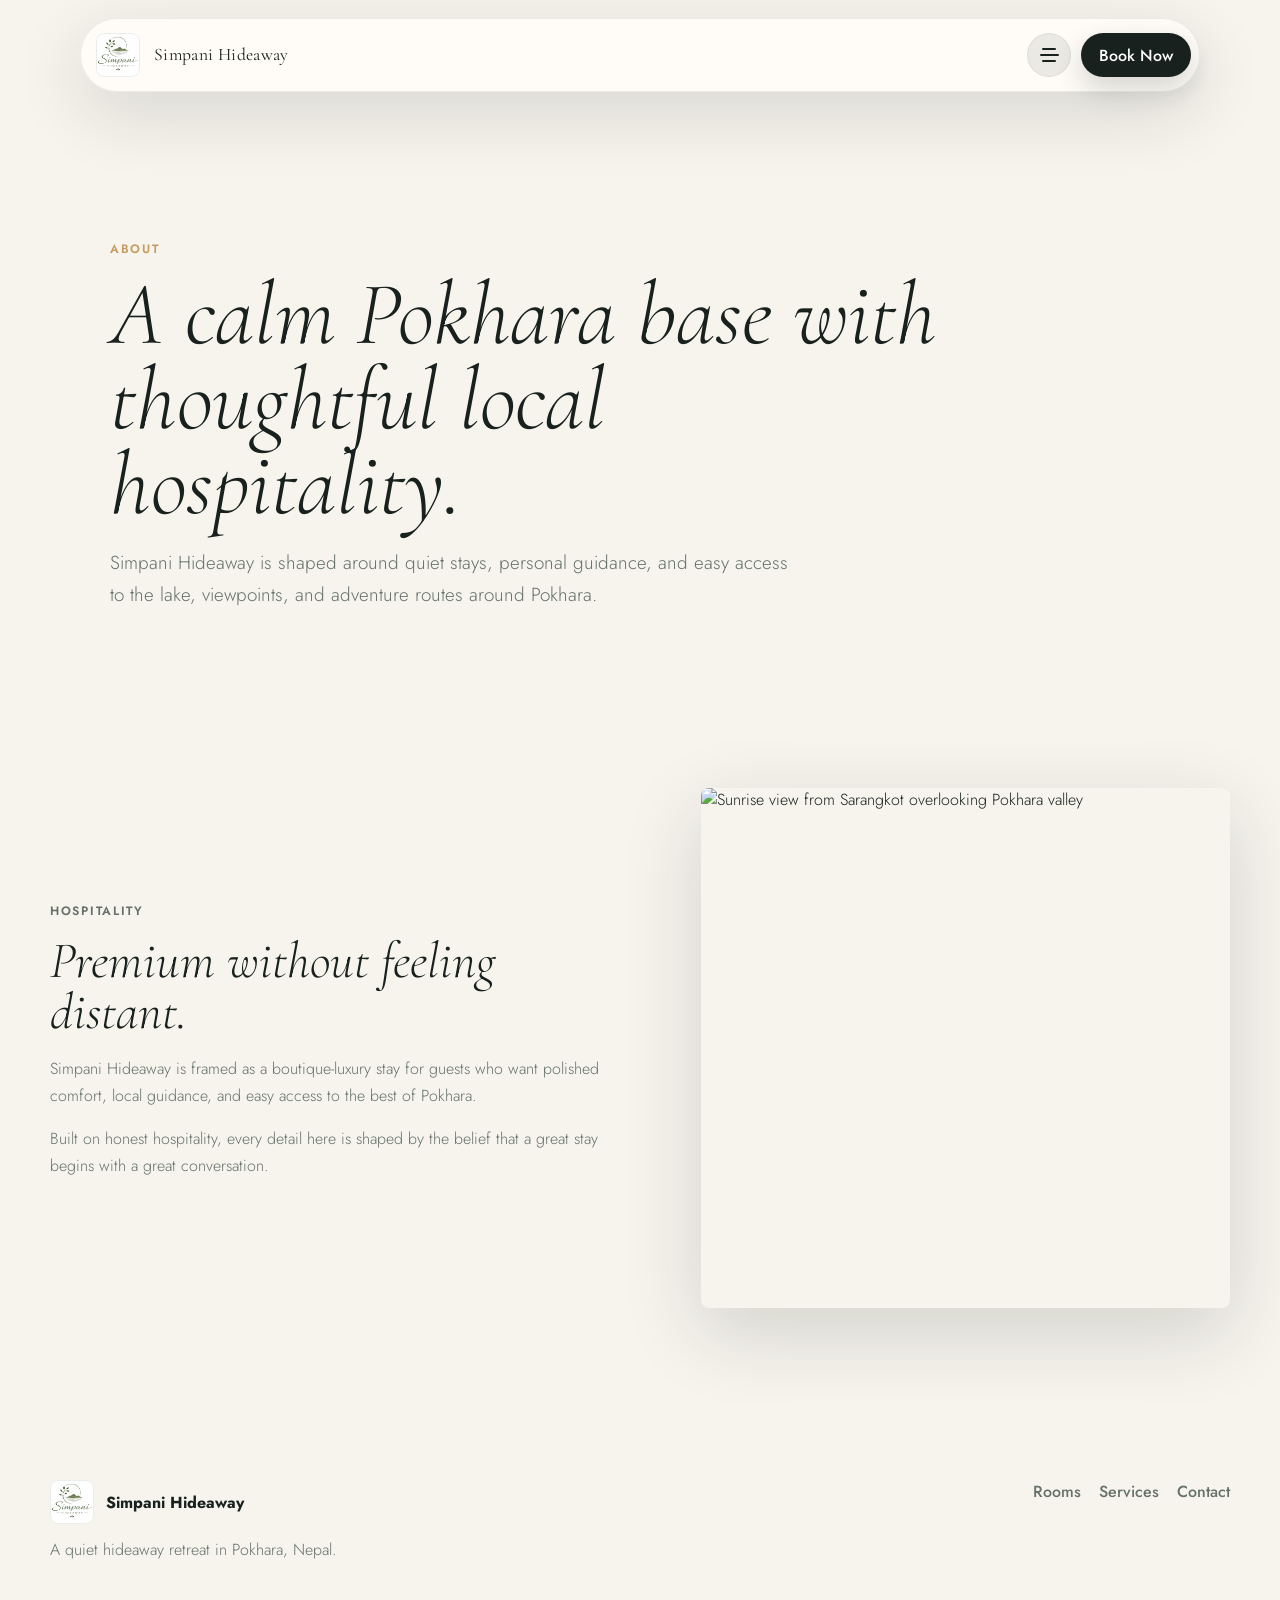
==== commit 1a0cb187: "Polish hotel site visuals and map" ====
--- a/about.html
+++ b/about.html
@@ -1,19 +1,22 @@
 <!doctype html>
 <html lang="en">
-  <head><meta charset="utf-8"><meta name="viewport" content="width=device-width, initial-scale=1"><title>About | Simpani Hideaway</title><script src="constants.js?v=3"></script>
-    <link rel="stylesheet" href="styles.css?v=15"></head>
+  <head><meta charset="utf-8"><meta name="viewport" content="width=device-width, initial-scale=1"><title>About | Simpani Hideaway</title><script src="constants.js?v=5"></script>
+    <link rel="preconnect" href="https://fonts.googleapis.com">
+    <link rel="preconnect" href="https://fonts.gstatic.com" crossorigin>
+    <link href="https://fonts.googleapis.com/css2?family=Cormorant+Garamond:ital,wght@0,300;0,400;1,300;1,400&family=Jost:wght@300;400;500;600&display=swap" rel="stylesheet">
+    <link rel="stylesheet" href="styles.css?v=22"></head>
   <body>
     <header class="site-header inner" data-header>
       <a class="brand" href="index.html"><span class="brand-mark" data-brand-initial>S</span><span data-brand-name>Simpani Hideaway</span></a><button class="menu-toggle" type="button" aria-label="Open navigation" aria-expanded="false" data-menu-toggle><span></span><span></span><span></span></button>
-      <nav class="nav-links" data-nav><a href="rooms.html">Rooms</a><a href="services.html">Services</a><a href="gallery.html">Gallery</a><a href="location.html">Location</a><a href="about.html" aria-current="page">About</a><a href="contact.html">Contact</a><div class="nav-reserve" data-nav-reserve></div></nav>
       <div class="booking-menu" data-booking><button class="button button-dark" type="button" aria-expanded="false" data-booking-toggle>Book Now</button><div class="booking-panel" data-booking-panel></div></div>
     </header>
+    <nav class="nav-links" data-nav><a href="rooms.html">Rooms</a><a href="services.html">Services</a><a href="gallery.html">Gallery</a><a href="location.html">Location</a><a href="about.html" aria-current="page">About</a><a href="contact.html">Contact</a><div class="nav-reserve" data-nav-reserve></div></nav>
     <main class="page">
       <section class="page-hero"><p class="eyebrow">About</p><h1>A calm Pokhara base with thoughtful local hospitality.</h1><p>Simpani Hideaway is shaped around quiet stays, personal guidance, and easy access to the lake, viewpoints, and adventure routes around Pokhara.</p></section>
-      <section class="section split-section"><div><p class="eyebrow">Hospitality</p><h2>Premium without feeling distant.</h2><p>Simpani Hideaway is framed as a boutique-luxury stay for guests who want polished comfort, local guidance, and easy access to the best of Pokhara.</p><p>The site leaves space for real founder notes, staff photography, sustainability practices, and guest promises.</p></div><img class="rounded-image" data-image="about" alt="Hotel hospitality setting"></section>
+      <section class="section split-section reveal"><div><p class="eyebrow">Hospitality</p><h2>Premium without feeling distant.</h2><p>Simpani Hideaway is framed as a boutique-luxury stay for guests who want polished comfort, local guidance, and easy access to the best of Pokhara.</p><p>Built on honest hospitality, every detail here is shaped by the belief that a great stay begins with a great conversation.</p></div><img class="rounded-image" data-image="about" loading="lazy" alt="Sunrise view from Sarangkot overlooking Pokhara valley"></section>
     </main>
-    <div class="mobile-actions"><button type="button" data-booking-trigger>Book</button><a data-phone-link href="#">Call</a><a data-whatsapp-link href="#" target="_blank" rel="noreferrer">WhatsApp</a></div>
+    <div class="mobile-actions"><button type="button" data-booking-trigger>Book</button><a data-phone-link href="#">Call</a><a data-whatsapp-link href="#" target="_blank" rel="noreferrer" aria-label="Contact via WhatsApp (opens in new tab)">WhatsApp</a></div>
     <footer class="site-footer"><div><strong data-footer-brand>Simpani Hideaway</strong><p data-footer-text>A quiet hideaway retreat in Pokhara, Nepal.</p></div><div><a href="rooms.html">Rooms</a><a href="services.html">Services</a><a href="contact.html">Contact</a></div></footer>
-    <script src="script.js?v=4"></script>
+    <script src="script.js?v=5"></script>
   </body>
 </html>
--- a/styles.css
+++ b/styles.css
@@ -9,6 +9,8 @@
   --gold: #c59b5f;
   --shadow: 0 24px 80px rgba(20, 28, 24, 0.16);
   --radius: 8px;
+  --font-display: "Cormorant Garamond", Georgia, serif;
+  --font-body: "Jost", ui-sans-serif, system-ui, -apple-system, BlinkMacSystemFont, "Segoe UI", sans-serif;
 }
 
 * { box-sizing: border-box; }
@@ -19,7 +21,8 @@
 
 body {
   margin: 0;
-  font-family: Inter, ui-sans-serif, system-ui, -apple-system, BlinkMacSystemFont, "Segoe UI", sans-serif;
+  font-family: var(--font-body);
+  font-weight: 300;
   color: var(--ink);
   background: var(--paper);
   letter-spacing: 0;
@@ -56,6 +59,7 @@
   z-index: 40;
   display: grid;
   grid-template-columns: auto 1fr auto auto;
+  column-gap: 10px;
   align-items: center;
   width: auto;
   min-height: 58px;
@@ -114,6 +118,11 @@
   text-shadow: none;
 }
 
+body.nav-open .home-header .brand {
+  color: var(--ink);
+  text-shadow: none;
+}
+
 .home-header.is-scrolled .menu-toggle {
   border-color: transparent;
   background: rgba(24, 33, 29, 0.09);
@@ -141,11 +150,15 @@
 }
 
 .brand [data-brand-name] {
-  font-family: Georgia, "Times New Roman", serif;
-  font-size: 1.22rem;
-  font-weight: 600;
+  font-family: var(--font-display);
+  font-size: 1.1rem;
+  font-weight: 400;
   line-height: 0.96;
-  letter-spacing: 0;
+  letter-spacing: 0.02em;
+}
+
+.home-header .brand [data-brand-name] {
+  font-size: 1.26rem;
 }
 
 .brand-mark {
@@ -183,13 +196,14 @@
   opacity: 0;
   pointer-events: none;
   transform: translateX(100%);
-  transition: transform 360ms cubic-bezier(0.22, 1, 0.36, 1), opacity 220ms ease;
+  transition: transform 260ms cubic-bezier(0.22, 1, 0.36, 1), opacity 160ms ease;
   counter-reset: menu-links;
 }
 
 .nav-links a {
   grid-column: 2;
   position: relative;
+  z-index: 1;
   display: flex;
   align-items: center;
   gap: 16px;
@@ -198,9 +212,9 @@
   border-bottom: 1px solid rgba(24, 33, 29, 0.12);
   border-radius: 8px;
   color: rgba(24, 33, 29, 0.78);
-  font-family: Georgia, "Times New Roman", serif;
+  font-family: var(--font-display);
   font-size: clamp(1.9rem, 3.7vw, 3.45rem);
-  font-weight: 500;
+  font-weight: 400;
   line-height: 1.04;
   transition: transform 180ms ease, border-color 180ms ease, color 180ms ease, background 180ms ease;
 }
@@ -211,7 +225,7 @@
   width: 34px;
   color: var(--gold);
   font-size: 0.72rem;
-  font-weight: 820;
+  font-weight: 600;
   letter-spacing: 0.12em;
 }
 
@@ -219,7 +233,7 @@
   content: "↗";
   margin-left: auto;
   color: rgba(24, 33, 29, 0.26);
-  font-family: Inter, ui-sans-serif, system-ui, sans-serif;
+  font-family: var(--font-body);
   font-size: 1rem;
   transition: transform 180ms ease, color 180ms ease;
 }
@@ -261,21 +275,21 @@
 .nav-links::before {
   content: "";
   position: absolute;
-  top: clamp(92px, 12vw, 140px);
-  bottom: clamp(34px, 7vw, 92px);
-  left: clamp(34px, 7vw, 92px);
-  width: min(48vw, 620px);
-  border-radius: var(--radius);
+  inset: 0;
+  width: auto;
   background:
-    linear-gradient(0deg, rgba(17, 27, 22, 0.24), rgba(17, 27, 22, 0.04)),
+    linear-gradient(90deg, rgba(247, 241, 232, 0.04), rgba(247, 241, 232, 0.62) 48%, rgba(247, 241, 232, 0.94)),
     var(--experience-image) center / cover;
-  box-shadow: 0 28px 80px rgba(20, 28, 24, 0.18);
+  opacity: 0.42;
+  pointer-events: none;
 }
 
 .nav-links::after {
   content: "Simpani Hideaway · Pokhara, Nepal · direct reservations and local guidance";
   grid-column: 2;
   grid-row: 8;
+  position: relative;
+  z-index: 1;
   align-self: end;
   width: min(480px, 100%);
   margin-top: 14px;
@@ -289,6 +303,8 @@
 .nav-reserve {
   grid-column: 2;
   grid-row: 7;
+  position: relative;
+  z-index: 1;
   display: grid;
   grid-template-columns: 1fr auto;
   gap: 12px 18px;
@@ -306,7 +322,7 @@
   grid-column: 1 / -1;
   color: var(--gold);
   font-size: 0.72rem;
-  font-weight: 820;
+  font-weight: 600;
   letter-spacing: 0.12em;
   text-transform: uppercase;
 }
@@ -334,9 +350,9 @@
   border: 1px solid rgba(24, 33, 29, 0.12);
   border-radius: 999px;
   color: var(--ink);
-  font-family: Inter, ui-sans-serif, system-ui, sans-serif;
+  font-family: var(--font-body);
   font-size: 0.9rem;
-  font-weight: 780;
+  font-weight: 500;
   white-space: nowrap;
 }
 
@@ -365,7 +381,7 @@
   border: 0;
   border-radius: 999px;
   cursor: pointer;
-  font-weight: 750;
+  font-weight: 500;
   transition: transform 180ms ease, box-shadow 180ms ease, background 180ms ease;
 }
 
@@ -428,7 +444,7 @@
   gap: 12px;
   padding: 12px;
   border-radius: 6px;
-  font-weight: 720;
+  font-weight: 500;
 }
 
 .booking-panel a:hover {
@@ -438,7 +454,7 @@
 .booking-panel span {
   color: var(--muted);
   font-size: 0.76rem;
-  font-weight: 650;
+  font-weight: 500;
 }
 
 .booking-panel strong {
@@ -496,6 +512,11 @@
   transform: translateY(-1px);
 }
 
+.menu-toggle:focus-visible {
+  outline-width: 2px;
+  outline-offset: 4px;
+}
+
 .menu-toggle span {
   grid-area: 1 / 1;
   width: 18px;
@@ -565,7 +586,7 @@
   background-image: var(--hero-image);
   background-position: center;
   background-size: cover;
-  transform: scale(1.02);
+  animation: kenBurns 22s ease-in-out infinite alternate;
 }
 
 .hero-overlay {
@@ -585,7 +606,7 @@
   margin: 0 0 14px;
   color: var(--gold);
   font-size: 0.76rem;
-  font-weight: 820;
+  font-weight: 600;
   letter-spacing: 0.14em;
   text-transform: uppercase;
 }
@@ -603,6 +624,14 @@
   font-size: clamp(3.4rem, 8vw, 7.5rem);
   line-height: 0.95;
   letter-spacing: 0;
+}
+
+h1,
+h2,
+h3 {
+  font-family: var(--font-display);
+  font-weight: 300;
+  font-style: italic;
 }
 
 h2 {
@@ -649,7 +678,7 @@
   background: rgba(255, 255, 255, 0.14);
   backdrop-filter: blur(16px);
   font-size: 0.86rem;
-  font-weight: 680;
+  font-weight: 500;
 }
 
 .home-hero {
@@ -682,9 +711,10 @@
 .home-hero-content h1 {
   max-width: 13.5ch;
   margin-bottom: 22px;
-  font-family: Georgia, "Times New Roman", serif;
-  font-weight: 500;
-  font-size: clamp(4.8rem, 9.4vw, 8.8rem);
+  font-family: var(--font-display);
+  font-weight: 300;
+  font-style: italic;
+  font-size: clamp(3.8rem, 8vw, 8rem);
   line-height: 0.98;
   letter-spacing: 0;
   text-shadow: 0 18px 46px rgba(0, 0, 0, 0.3);
@@ -700,14 +730,16 @@
 
 .scroll-cue {
   position: absolute;
-  bottom: 32px;
+  right: auto;
+  bottom: -4px;
   left: 50%;
   z-index: 2;
   color: rgba(255, 255, 255, 0.78);
   font-size: 0.76rem;
-  font-weight: 820;
+  font-weight: 600;
   letter-spacing: 0.14em;
   text-transform: uppercase;
+  text-align: center;
   transform: translateX(-50%);
 }
 
@@ -715,9 +747,10 @@
   content: "";
   display: block;
   width: 1px;
-  height: 44px;
-  margin: 12px auto 0;
+  height: 24px;
+  margin: 8px auto 0;
   background: rgba(255, 255, 255, 0.62);
+  animation: scrollPulse 2s ease infinite;
 }
 
 .section {
@@ -744,7 +777,7 @@
 
 .section-heading > a {
   color: var(--lake);
-  font-weight: 780;
+  font-weight: 500;
 }
 
 .home-welcome {
@@ -859,7 +892,7 @@
   z-index: 1;
   color: #fff;
   font-size: 1.25rem;
-  font-weight: 760;
+  font-weight: 500;
 }
 
 .stay-grid a:hover img,
@@ -881,21 +914,53 @@
 
 .experience-list {
   display: grid;
-  border-top: 1px solid rgba(255, 255, 255, 0.2);
+  grid-template-columns: repeat(2, minmax(0, 1fr));
+  gap: 2px;
 }
 
 .experience-list a {
-  padding: 20px 0;
-  border-bottom: 1px solid rgba(255, 255, 255, 0.2);
+  display: flex;
+  flex-direction: column;
+  gap: 8px;
+  padding: 22px 24px;
+  border: 1px solid rgba(255, 255, 255, 0.08);
   color: #fff;
+  background: rgba(255, 255, 255, 0.05);
   font-size: clamp(1.35rem, 3vw, 2.1rem);
   line-height: 1;
+  transition: background 220ms ease, transform 220ms ease;
+}
+
+.experience-list a:hover,
+.experience-list a:focus-visible {
+  background: rgba(255, 255, 255, 0.11);
+  transform: translateY(-2px);
+}
+
+.experience-list a::before {
+  content: attr(data-num);
+  color: var(--gold);
+  font-family: var(--font-body);
+  font-size: 0.62rem;
+  font-weight: 500;
+  letter-spacing: 0.18em;
 }
 
 .home-location figure {
+  position: relative;
   overflow: hidden;
+  min-height: 520px;
   border-radius: var(--radius);
   box-shadow: var(--shadow);
+  background: #d8d0c3;
+}
+
+.home-location figure img {
+  position: absolute;
+  inset: 0;
+  width: 100%;
+  height: 100%;
+  object-fit: cover;
 }
 
 .home-quote {
@@ -907,8 +972,11 @@
 
 .home-quote p {
   margin: 0;
-  color: var(--lake);
+  color: var(--ink);
+  font-family: var(--font-display);
   font-size: clamp(2rem, 5vw, 4.8rem);
+  font-weight: 300;
+  font-style: italic;
   line-height: 1.03;
 }
 
@@ -1157,7 +1225,7 @@
   color: #fff;
   background: rgba(0, 0, 0, 0.24);
   backdrop-filter: blur(12px);
-  font-weight: 750;
+  font-weight: 500;
 }
 
 .split-section {
@@ -1185,7 +1253,7 @@
   border-radius: 999px;
   background: var(--cream);
   color: var(--muted);
-  font-weight: 680;
+  font-weight: 500;
 }
 
 .quick-list.stacked {
@@ -1209,6 +1277,7 @@
 .map-embed {
   position: relative;
   min-height: 420px;
+  padding: 10px;
   overflow: hidden;
   border: 1px solid rgba(24, 33, 29, 0.12);
   border-radius: var(--radius);
@@ -1218,19 +1287,20 @@
 
 .map-embed iframe {
   position: absolute;
-  inset: 0;
+  inset: 10px;
   z-index: 0;
   display: block;
-  width: 100%;
-  height: 100%;
+  width: calc(100% - 20px);
+  height: calc(100% - 20px);
   border: 0;
+  border-radius: 6px;
   filter: saturate(0.92) contrast(0.98);
 }
 
 .map-open {
   position: absolute;
-  right: 14px;
-  bottom: 14px;
+  right: 24px;
+  bottom: 24px;
   z-index: 2;
   padding: 11px 14px;
   border-radius: 999px;
@@ -1317,7 +1387,7 @@
 .site-footer div:last-child {
   display: flex;
   gap: 18px;
-  font-weight: 720;
+  font-weight: 500;
 }
 
 .page {
@@ -1385,6 +1455,26 @@
   grid-template-rows: 230px 1fr;
   min-height: auto;
   background: var(--cream);
+  transition: box-shadow 220ms ease, transform 220ms ease;
+}
+
+.service-grid article:hover,
+.service-grid article:focus-within {
+  box-shadow: 0 24px 70px rgba(20, 28, 24, 0.16);
+  transform: translateY(-2px);
+}
+
+.service-grid article img,
+.gallery-page figure img {
+  transition: transform 700ms cubic-bezier(0.16, 1, 0.3, 1), opacity 400ms ease;
+}
+
+.service-grid article:hover img,
+.service-grid article:focus-within img,
+.gallery-page figure:hover img,
+.gallery-page figure:focus-within img {
+  opacity: 0.9;
+  transform: scale(1.05);
 }
 
 .service-grid div {
@@ -1395,7 +1485,7 @@
   margin-bottom: 10px;
   color: var(--gold);
   font-size: 0.78rem;
-  font-weight: 820;
+  font-weight: 600;
   text-transform: uppercase;
 }
 
@@ -1413,7 +1503,7 @@
 .service-grid a,
 .contact-card a {
   color: var(--lake);
-  font-weight: 790;
+  font-weight: 500;
 }
 
 .gallery-page {
@@ -1457,7 +1547,32 @@
   display: grid;
   gap: 8px;
   color: var(--muted);
-  font-weight: 720;
+  font-weight: 500;
+}
+
+.form-confirmation {
+  display: grid;
+  place-items: center;
+  min-height: 260px;
+  padding: 32px 0;
+  text-align: center;
+}
+
+.form-confirmation p {
+  max-width: 420px;
+  margin: 0;
+  color: var(--muted);
+  line-height: 1.6;
+}
+
+.form-confirmation strong {
+  display: block;
+  margin-bottom: 8px;
+  color: var(--ink);
+  font-family: var(--font-display);
+  font-size: 2rem;
+  font-weight: 300;
+  font-style: italic;
 }
 
 .contact-form input,
@@ -1494,6 +1609,75 @@
   display: none;
 }
 
+.reveal-ready .reveal {
+  opacity: 0;
+  transform: translateY(24px);
+  transition:
+    opacity 900ms cubic-bezier(0.16, 1, 0.3, 1),
+    transform 900ms cubic-bezier(0.16, 1, 0.3, 1);
+}
+
+.reveal-ready .reveal.visible {
+  opacity: 1;
+  transform: translateY(0);
+}
+
+.reveal-delay-1 {
+  transition-delay: 100ms;
+}
+
+.reveal-delay-2 {
+  transition-delay: 220ms;
+}
+
+.reveal-delay-3 {
+  transition-delay: 340ms;
+}
+
+@keyframes pageIn {
+  from { opacity: 0; }
+  to { opacity: 1; }
+}
+
+@keyframes kenBurns {
+  from { transform: scale(1); }
+  to { transform: scale(1.08); }
+}
+
+@keyframes scrollPulse {
+  0% {
+    opacity: 0;
+    transform: scaleY(0);
+    transform-origin: top;
+  }
+  50% {
+    opacity: 1;
+    transform: scaleY(1);
+    transform-origin: top;
+  }
+  100% {
+    opacity: 0;
+    transform: scaleY(1);
+    transform-origin: bottom;
+  }
+}
+
+@media (prefers-reduced-motion: reduce) {
+  *,
+  *::before,
+  *::after {
+    scroll-behavior: auto !important;
+    animation-duration: 1ms !important;
+    animation-iteration-count: 1 !important;
+    transition-duration: 1ms !important;
+  }
+
+  .reveal {
+    opacity: 1;
+    transform: none;
+  }
+}
+
 @media (max-width: 980px) {
   .site-header {
     grid-template-columns: auto 1fr auto auto;
@@ -1534,12 +1718,9 @@
   }
 
   .nav-links::before {
-    top: 96px;
-    right: 34px;
-    bottom: 34px;
-    left: 34px;
+    inset: 0;
     width: auto;
-    opacity: 0.16;
+    opacity: 0.32;
   }
 
   .nav-links a,
@@ -1614,6 +1795,10 @@
     left: 24px;
   }
 
+  .scroll-cue {
+    display: none;
+  }
+
   .section,
   .page-hero,
   .trust-strip,
@@ -1650,12 +1835,9 @@
   }
 
   .nav-links::before {
-    top: 82px;
-    right: 28px;
-    bottom: auto;
-    left: 28px;
+    inset: 0;
     width: auto;
-    height: 180px;
+    height: auto;
     opacity: 0.28;
   }
 
@@ -1678,12 +1860,17 @@
     padding: 16px;
   }
 
-  .nav-reserve div {
-    grid-template-columns: 1fr;
-  }
-
-  .nav-links::after {
-    margin-top: 12px;
+	  .nav-reserve div {
+	    grid-template-columns: 1fr;
+	  }
+
+	  .nav-reserve a {
+	    min-height: 42px;
+	    font-size: 0.9rem;
+	  }
+
+	  .nav-links::after {
+	    margin-top: 12px;
     padding-left: 14px;
     font-size: 0.88rem;
   }
@@ -1723,12 +1910,13 @@
   .service-preview,
   .feature-row,
   .trust-strip,
-  .service-grid,
-  .gallery-page,
-  .editorial-grid,
-  .stay-grid {
-    grid-template-columns: 1fr;
-  }
+	  .service-grid,
+	  .gallery-page,
+	  .editorial-grid,
+	  .experience-list,
+	  .stay-grid {
+	    grid-template-columns: 1fr;
+	  }
 
   .editorial-grid {
     grid-template-rows: none;
@@ -1793,7 +1981,7 @@
     color: var(--ink);
     background: transparent;
     font-size: 0.9rem;
-    font-weight: 800;
+    font-weight: 500;
   }
 
   .mobile-actions button {
